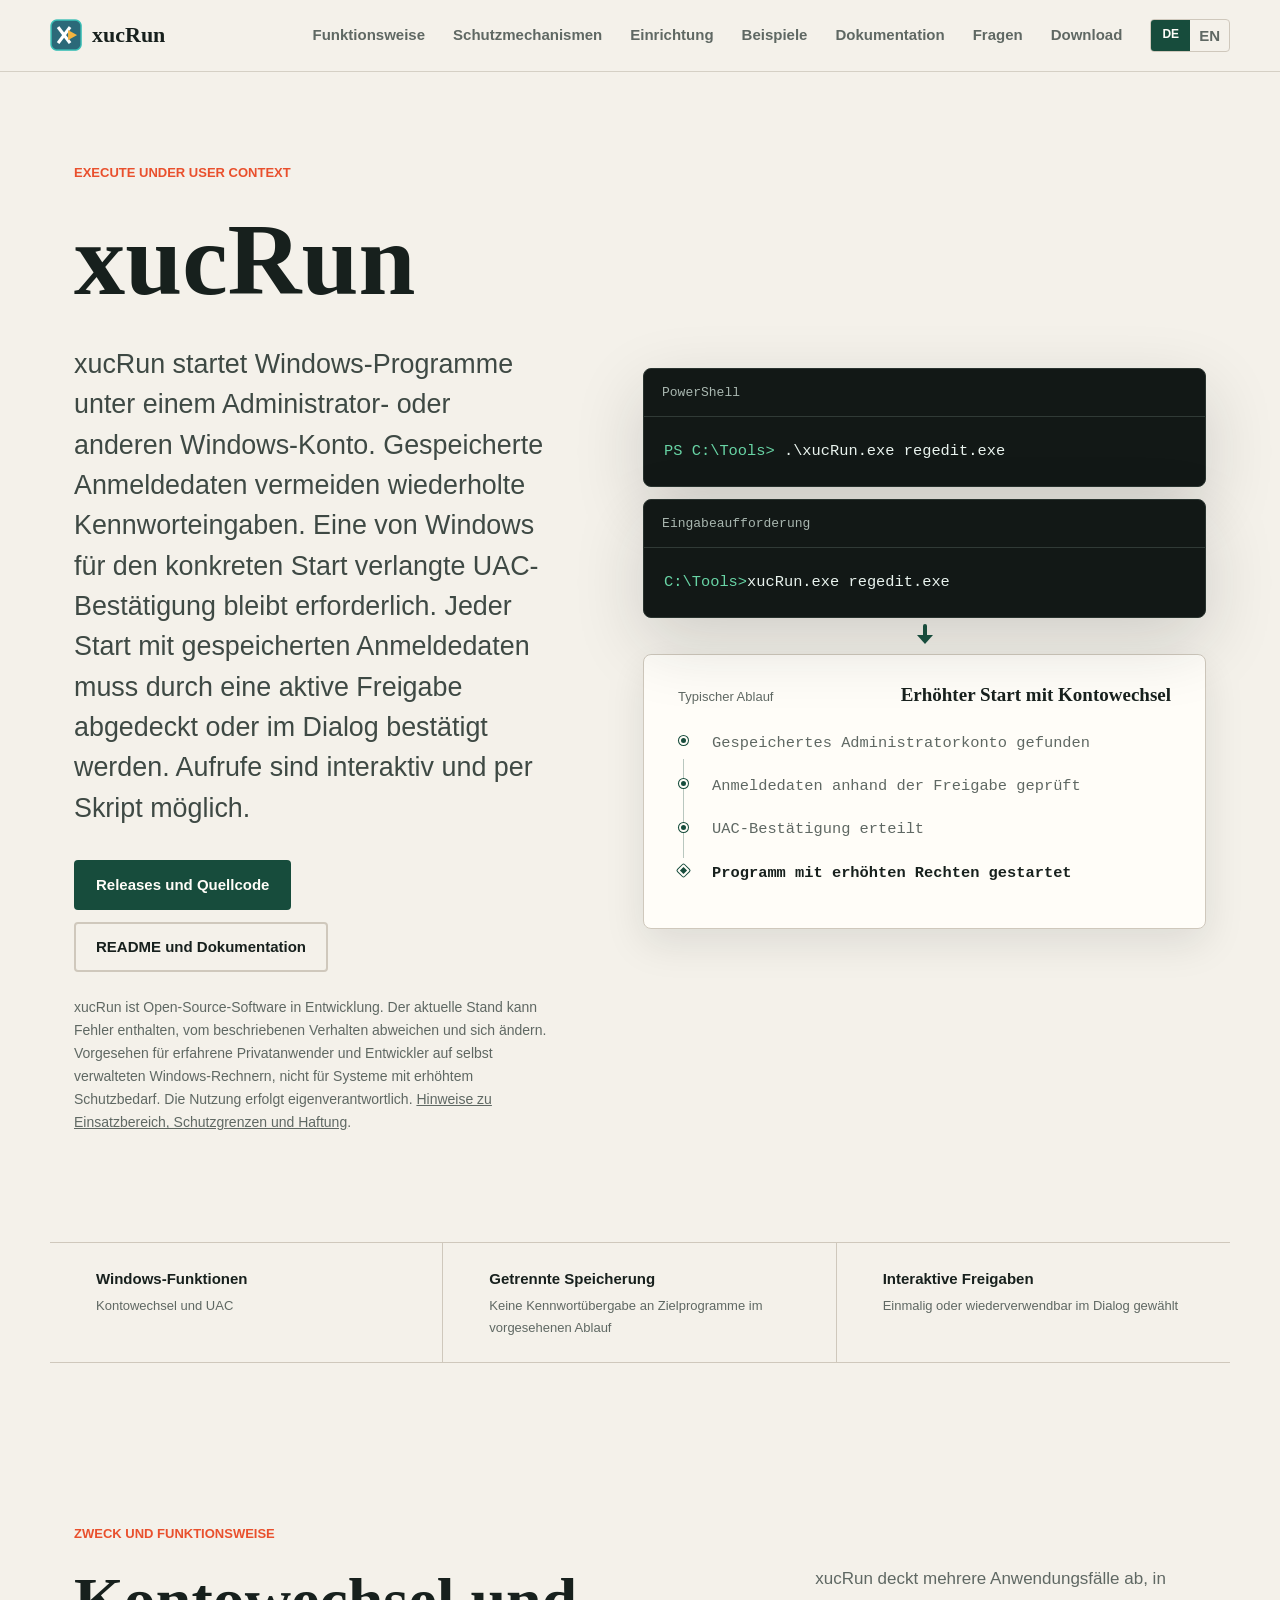
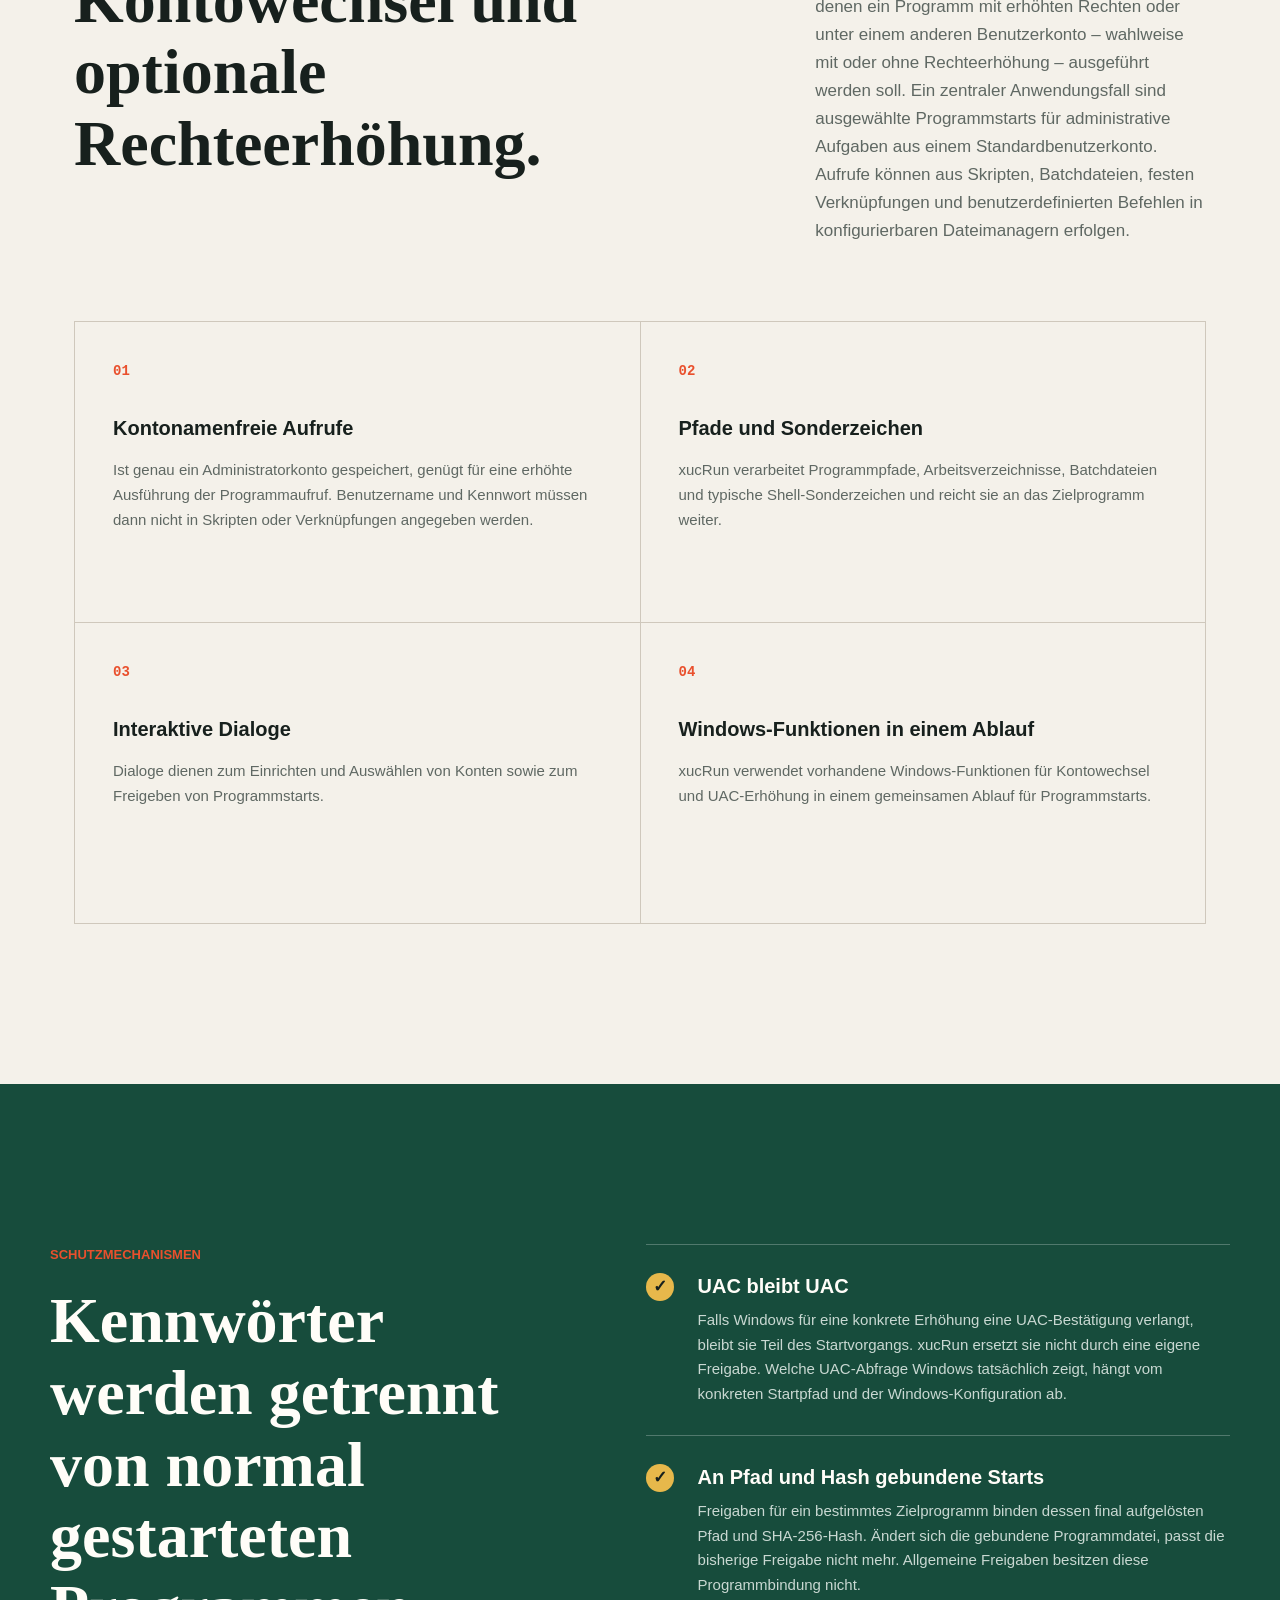
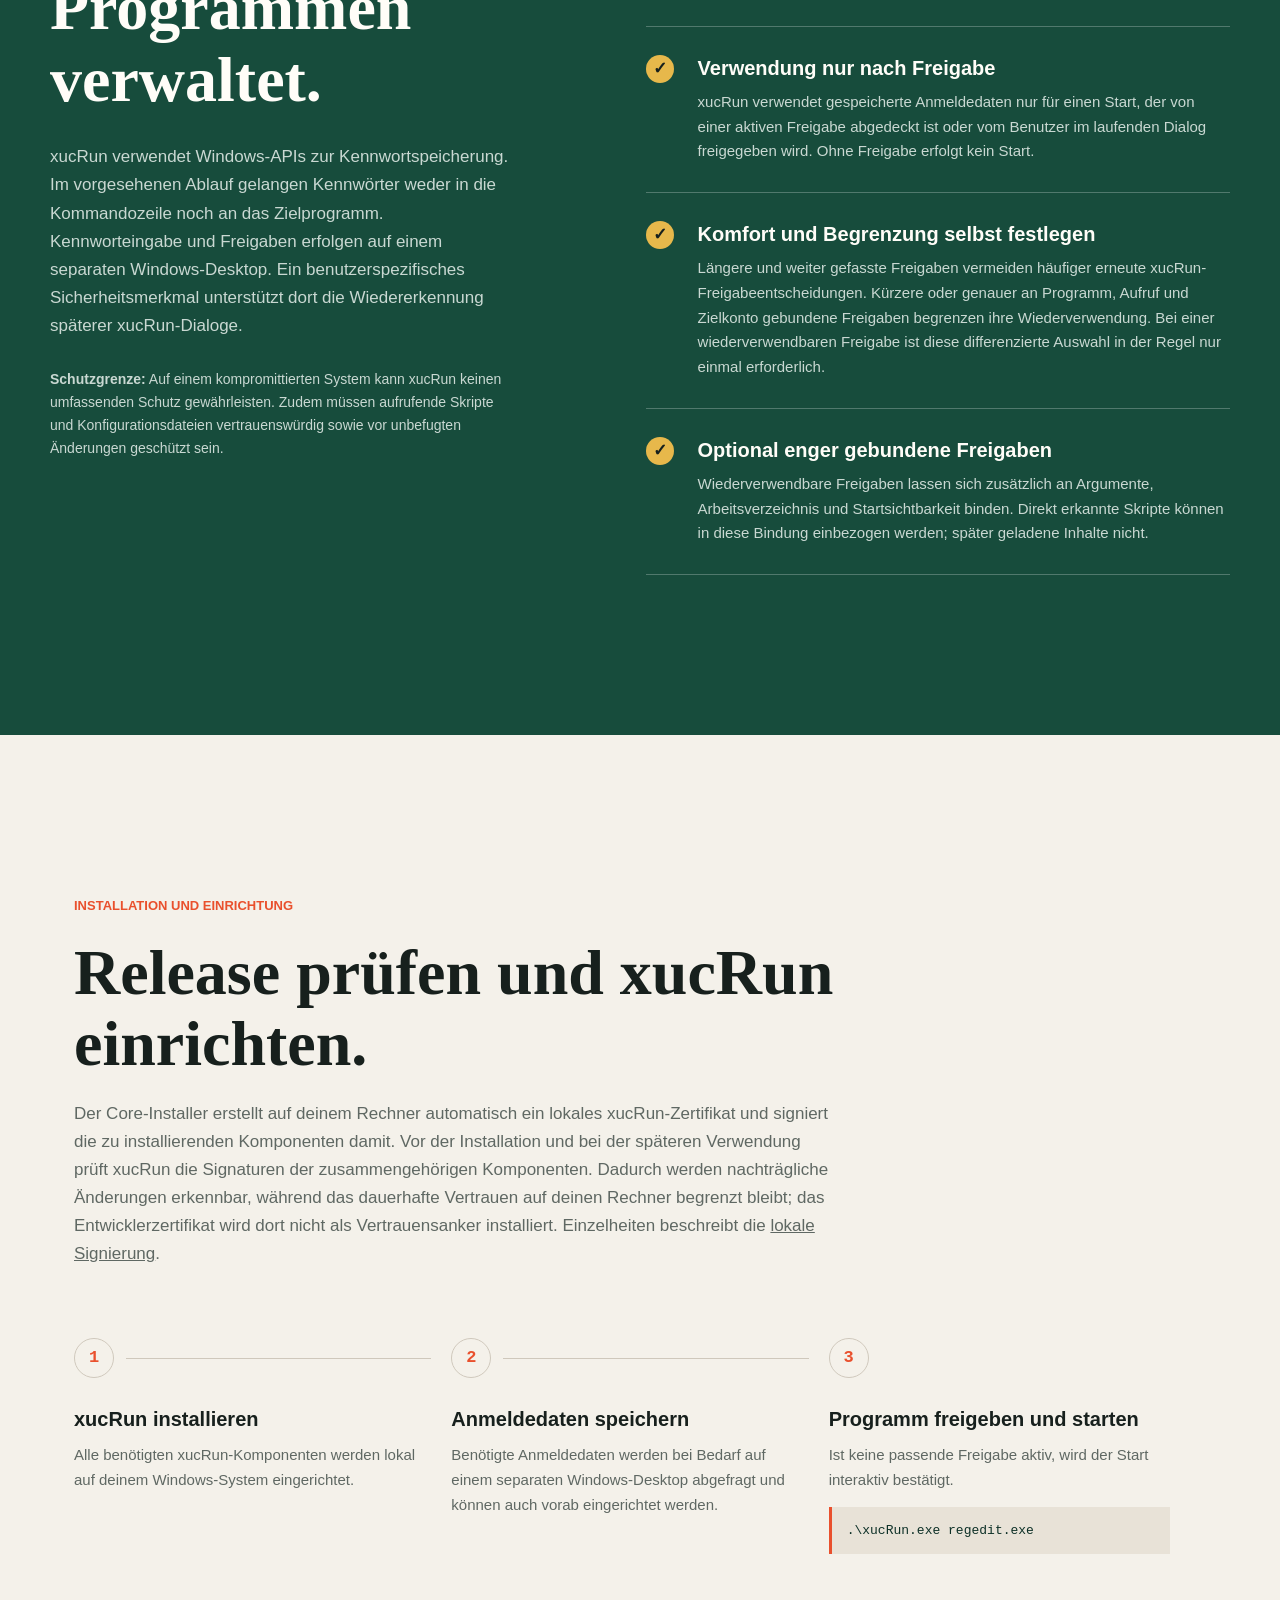
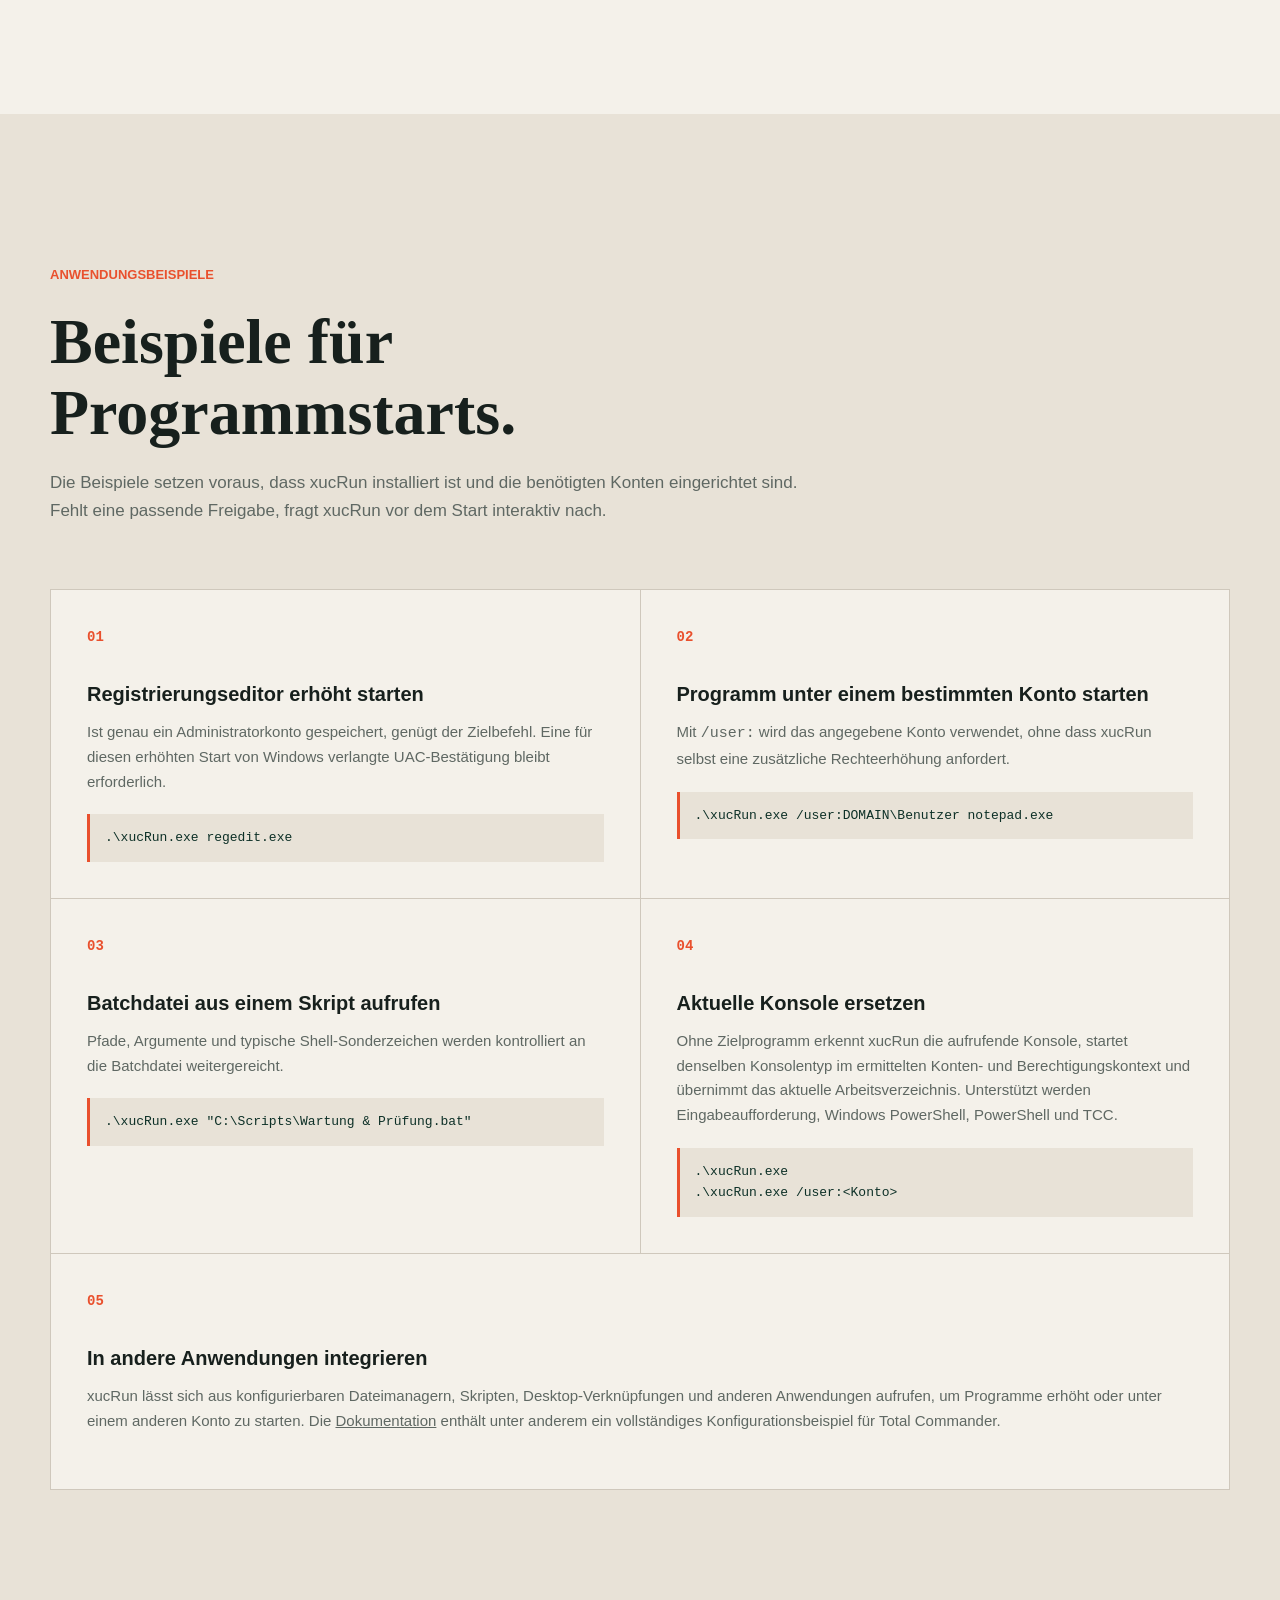
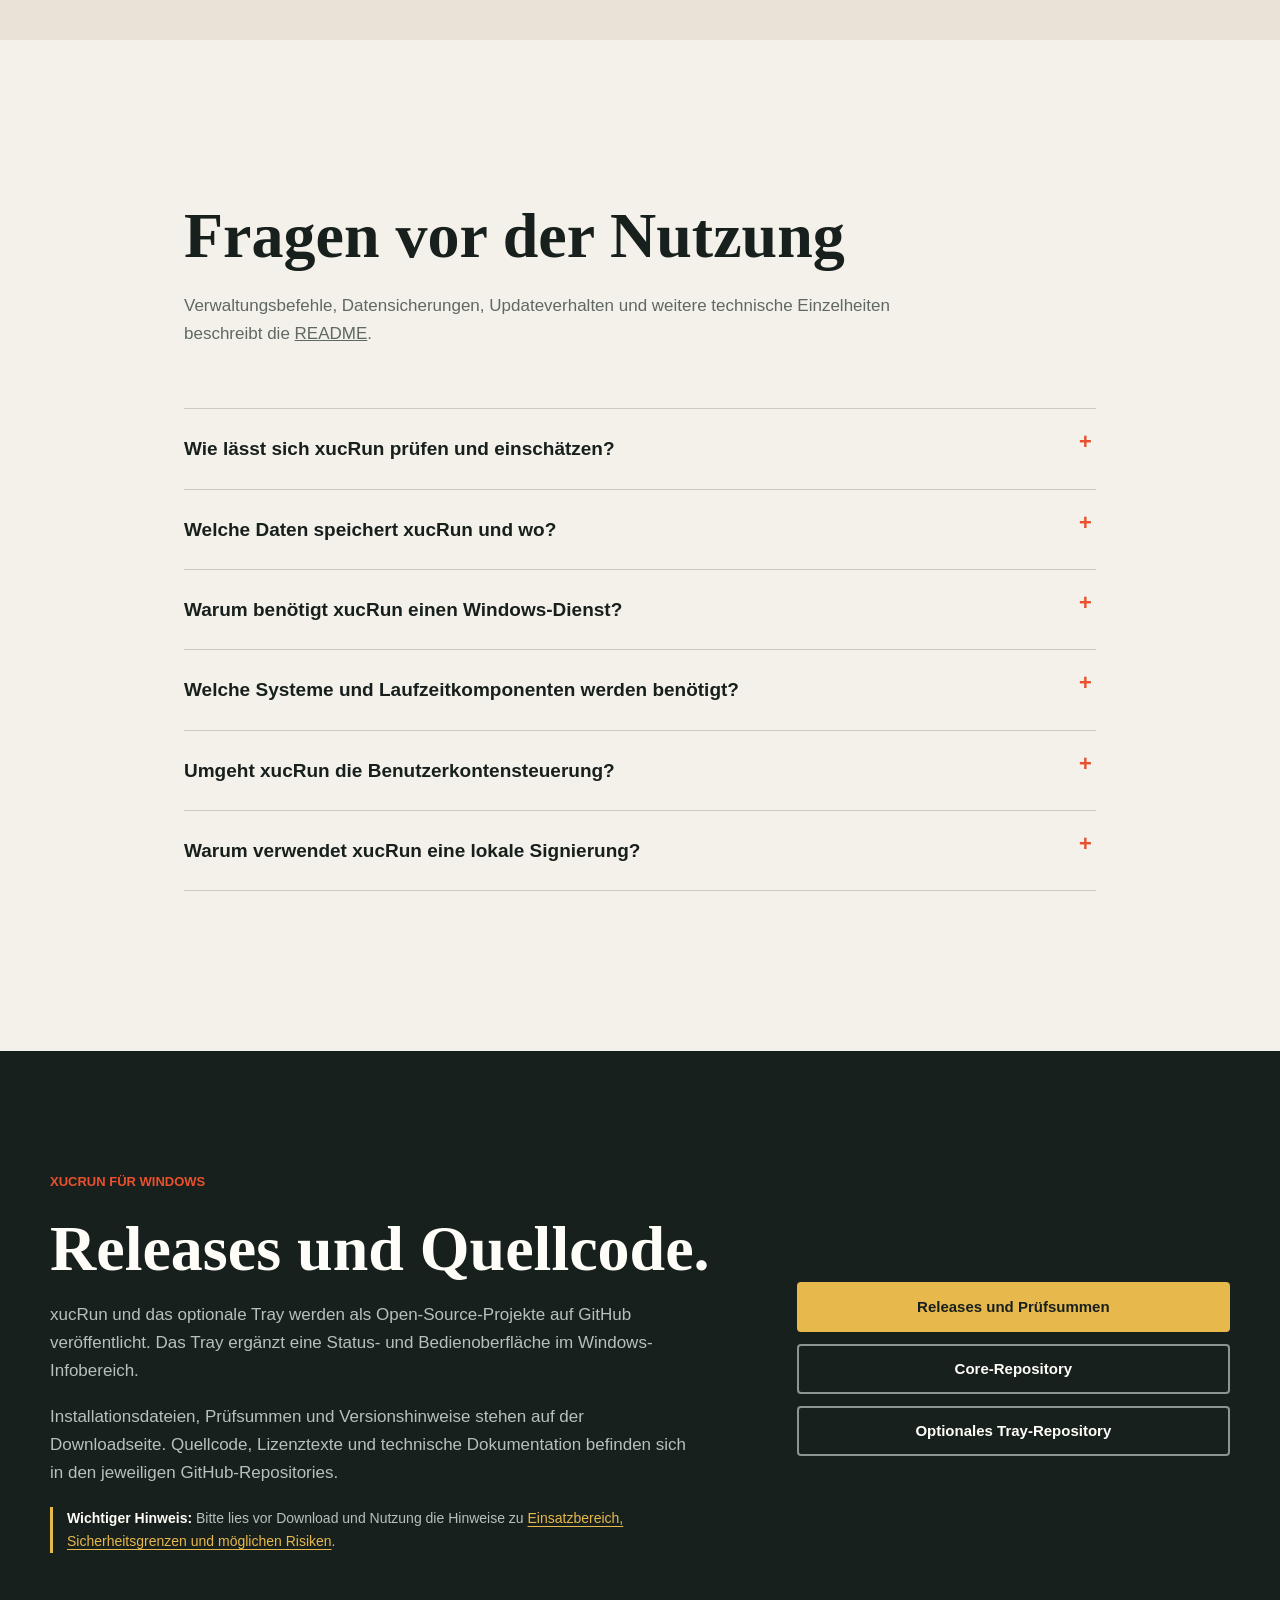
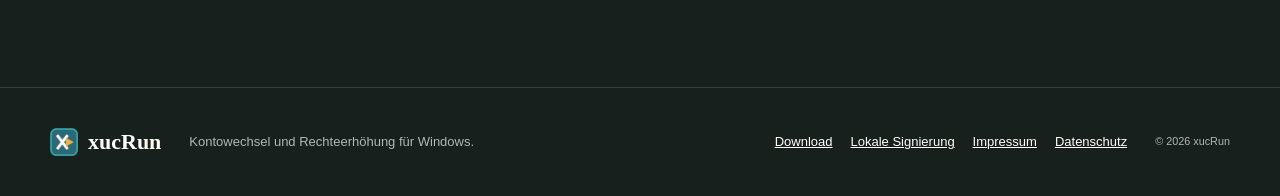
==== xucrun/index.html @ fde02461 "Publish current websites Co-authored-by: Copilot <223556219+Copilot@users.noreply.github.com>" ====
<!doctype html>
<!-- Purpose: Presents the German project overview and navigation. -->
<html lang="de">
<head>
  <meta charset="utf-8">
  <meta name="viewport" content="width=device-width, initial-scale=1">
  <meta name="description" content="xucRun startet Windows-Programme kontrolliert unter einem anderen Benutzerkonto und fordert bei Bedarf die UAC-Bestätigung an.">
  <meta name="theme-color" content="#f4f1ea">
  <title>xucRun | Kontowechsel und Rechteerhöhung für Windows</title>
  <link rel="alternate" hreflang="de" href="index.html">
  <link rel="alternate" hreflang="en" href="index-en.html">
  <link rel="icon" href="assets/xucRun.ico">
  <link rel="stylesheet" href="styles.css">
  <script src="script.js" defer></script>
</head>
<body>
  <a class="skip-link" href="#main">Zum Inhalt</a>

  <header class="site-header">
    <a class="brand" href="#top" aria-label="xucRun Startseite">
      <img src="assets/xucRun.ico" width="32" height="32" alt="">
      <span>xucRun</span>
    </a>
    <button class="menu-button" type="button" aria-expanded="false" aria-controls="navigation">
      <span class="sr-only">Navigation öffnen</span>
      <span aria-hidden="true"></span>
      <span aria-hidden="true"></span>
    </button>
    <nav id="navigation" class="navigation" aria-label="Hauptnavigation">
      <a href="#funktionsweise">Funktionsweise</a>
      <a href="#sicherheit">Schutzmechanismen</a>
      <a href="#ablauf">Einrichtung</a>
      <a href="#beispiele">Beispiele</a>
      <a href="https://github.com/HT64/xucRun/blob/main/README.de.md">Dokumentation</a>
      <a href="#faq">Fragen</a>
      <a href="#download">Download</a>
      <div class="language-selector" aria-label="Sprache">
        <span aria-current="page">DE</span>
        <a href="index-en.html" lang="en" hreflang="en" aria-label="Switch to English">EN</a>
      </div>
    </nav>
  </header>

  <main id="main">
    <section class="hero" id="top">
      <div class="hero-copy">
        <p class="eyebrow">eXecute Under User Context</p>
        <h1>xucRun</h1>
        <p class="hero-lead">xucRun startet Windows-Programme unter einem Administrator- oder anderen Windows-Konto. Gespeicherte Anmeldedaten vermeiden wiederholte Kennworteingaben. Eine von Windows für den konkreten Start verlangte UAC-Bestätigung bleibt erforderlich. Jeder Start mit gespeicherten Anmeldedaten muss durch eine aktive Freigabe abgedeckt oder im Dialog bestätigt werden. Aufrufe sind interaktiv und per Skript möglich.</p>
        <div class="hero-actions">
          <a class="button button-primary" href="#download">Releases und Quellcode</a>
          <a class="button button-secondary" href="https://github.com/HT64/xucRun/blob/main/README.de.md">README und Dokumentation</a>
        </div>
        <p class="hero-note">xucRun ist Open-Source-Software in Entwicklung. Der aktuelle Stand kann Fehler enthalten, vom beschriebenen Verhalten abweichen und sich ändern. Vorgesehen für erfahrene Privatanwender und Entwickler auf selbst verwalteten Windows-Rechnern, nicht für Systeme mit erhöhtem Schutzbedarf. Die Nutzung erfolgt eigenverantwortlich. <a href="impressum.html#einsatzbereich">Hinweise zu Einsatzbereich, Schutzgrenzen und Haftung</a>.</p>
      </div>

      <div class="product-scene" aria-label="Beispiele für xucRun-Aufrufe und deren Ablauf">
        <div class="command-examples">
          <div class="terminal-window">
            <div class="window-bar">
              <span>PowerShell</span>
            </div>
            <div class="terminal">
              <p><span class="prompt">PS C:\Tools&gt;</span> .\xucRun.exe regedit.exe</p>
            </div>
          </div>
          <div class="terminal-window">
            <div class="window-bar">
              <span>Eingabeaufforderung</span>
            </div>
            <div class="terminal">
              <p><span class="prompt">C:\Tools&gt;</span>xucRun.exe regedit.exe</p>
            </div>
          </div>
        </div>
        <div class="flow-transition" aria-hidden="true"></div>
        <div class="workflow-card">
          <div class="workflow-heading">
            <span>Typischer Ablauf</span>
            <strong>Erhöhter Start mit Kontowechsel</strong>
          </div>
          <div class="flow">
            <div class="flow-line"><span class="flow-marker" aria-hidden="true"></span><span>Gespeichertes Administratorkonto gefunden</span></div>
            <div class="flow-line"><span class="flow-marker" aria-hidden="true"></span><span>Anmeldedaten anhand der Freigabe geprüft</span></div>
            <div class="flow-line"><span class="flow-marker" aria-hidden="true"></span><span>UAC-Bestätigung erteilt</span></div>
            <div class="flow-line active"><span class="flow-marker flow-marker-result" aria-hidden="true"></span><span>Programm mit erhöhten Rechten gestartet</span></div>
          </div>
        </div>
      </div>
    </section>

    <section class="proof-strip" aria-label="Kurzüberblick">
      <p><strong>Windows-Funktionen</strong><span>Kontowechsel und UAC</span></p>
      <p><strong>Getrennte Speicherung</strong><span>Keine Kennwortübergabe an Zielprogramme im vorgesehenen Ablauf</span></p>
      <p><strong>Interaktive Freigaben</strong><span>Einmalig oder wiederverwendbar im Dialog gewählt</span></p>
    </section>

    <section class="section" id="funktionsweise">
      <div class="section-heading">
        <p class="eyebrow">Zweck und Funktionsweise</p>
        <h2>Kontowechsel und optionale Rechteerhöhung.</h2>
        <p>xucRun deckt mehrere Anwendungsfälle ab, in denen ein Programm mit erhöhten Rechten oder unter einem anderen Benutzerkonto – wahlweise mit oder ohne Rechteerhöhung – ausgeführt werden soll. Ein zentraler Anwendungsfall sind ausgewählte Programmstarts für administrative Aufgaben aus einem Standardbenutzerkonto. Aufrufe können aus Skripten, Batchdateien, festen Verknüpfungen und benutzerdefinierten Befehlen in konfigurierbaren Dateimanagern erfolgen.</p>
      </div>
      <div class="feature-grid">
        <article>
          <span class="feature-number">01</span>
          <h3>Kontonamenfreie Aufrufe</h3>
          <p>Ist genau ein Administratorkonto gespeichert, genügt für eine erhöhte Ausführung der Programmaufruf. Benutzername und Kennwort müssen dann nicht in Skripten oder Verknüpfungen angegeben werden.</p>
        </article>
        <article>
          <span class="feature-number">02</span>
          <h3>Pfade und Sonderzeichen</h3>
          <p>xucRun verarbeitet Programmpfade, Arbeitsverzeichnisse, Batchdateien und typische Shell-Sonderzeichen und reicht sie an das Zielprogramm weiter.</p>
        </article>
        <article>
          <span class="feature-number">03</span>
          <h3>Interaktive Dialoge</h3>
          <p>Dialoge dienen zum Einrichten und Auswählen von Konten sowie zum Freigeben von Programmstarts.</p>
        </article>
        <article>
          <span class="feature-number">04</span>
          <h3>Windows-Funktionen in einem Ablauf</h3>
          <p>xucRun verwendet vorhandene Windows-Funktionen für Kontowechsel und UAC-Erhöhung in einem gemeinsamen Ablauf für Programmstarts.</p>
        </article>
      </div>
    </section>

    <section class="section security-section" id="sicherheit">
      <div class="security-intro">
        <p class="eyebrow">Schutzmechanismen</p>
        <h2>Kennwörter werden getrennt von normal gestarteten Programmen verwaltet.</h2>
        <p>xucRun verwendet Windows-APIs zur Kennwortspeicherung. Im vorgesehenen Ablauf gelangen Kennwörter weder in die Kommandozeile noch an das Zielprogramm. Kennworteingabe und Freigaben erfolgen auf einem separaten Windows-Desktop. Ein benutzerspezifisches Sicherheitsmerkmal unterstützt dort die Wiedererkennung späterer xucRun-Dialoge.</p>
        <p class="security-boundary"><strong>Schutzgrenze:</strong> Auf einem kompromittierten System kann xucRun keinen umfassenden Schutz gewährleisten. Zudem müssen aufrufende Skripte und Konfigurationsdateien vertrauenswürdig sowie vor unbefugten Änderungen geschützt sein.</p>
      </div>
      <div class="security-list">
        <article>
          <span aria-hidden="true">✓</span>
          <div><h3>UAC bleibt UAC</h3><p>Falls Windows für eine konkrete Erhöhung eine UAC-Bestätigung verlangt, bleibt sie Teil des Startvorgangs. xucRun ersetzt sie nicht durch eine eigene Freigabe. Welche UAC-Abfrage Windows tatsächlich zeigt, hängt vom konkreten Startpfad und der Windows-Konfiguration ab.</p></div>
        </article>
        <article>
          <span aria-hidden="true">✓</span>
          <div><h3>An Pfad und Hash gebundene Starts</h3><p>Freigaben für ein bestimmtes Zielprogramm binden dessen final aufgelösten Pfad und SHA-256-Hash. Ändert sich die gebundene Programmdatei, passt die bisherige Freigabe nicht mehr. Allgemeine Freigaben besitzen diese Programmbindung nicht.</p></div>
        </article>
        <article>
          <span aria-hidden="true">✓</span>
          <div><h3>Verwendung nur nach Freigabe</h3><p>xucRun verwendet gespeicherte Anmeldedaten nur für einen Start, der von einer aktiven Freigabe abgedeckt ist oder vom Benutzer im laufenden Dialog freigegeben wird. Ohne Freigabe erfolgt kein Start.</p></div>
        </article>
        <article>
          <span aria-hidden="true">✓</span>
          <div><h3>Komfort und Begrenzung selbst festlegen</h3><p>Längere und weiter gefasste Freigaben vermeiden häufiger erneute xucRun-Freigabeentscheidungen. Kürzere oder genauer an Programm, Aufruf und Zielkonto gebundene Freigaben begrenzen ihre Wiederverwendung. Bei einer wiederverwendbaren Freigabe ist diese differenzierte Auswahl in der Regel nur einmal erforderlich.</p></div>
        </article>
        <article>
          <span aria-hidden="true">✓</span>
          <div><h3>Optional enger gebundene Freigaben</h3><p>Wiederverwendbare Freigaben lassen sich zusätzlich an Argumente, Arbeitsverzeichnis und Startsichtbarkeit binden. Direkt erkannte Skripte können in diese Bindung einbezogen werden; später geladene Inhalte nicht.</p></div>
        </article>
      </div>
    </section>

    <section class="section steps-section" id="ablauf">
      <div class="section-heading compact">
        <p class="eyebrow">Installation und Einrichtung</p>
        <h2>Release prüfen und xucRun einrichten.</h2>
        <p>Der Core-Installer erstellt auf deinem Rechner automatisch ein lokales xucRun-Zertifikat und signiert die zu installierenden Komponenten damit. Vor der Installation und bei der späteren Verwendung prüft xucRun die Signaturen der zusammengehörigen Komponenten. Dadurch werden nachträgliche Änderungen erkennbar, während das dauerhafte Vertrauen auf deinen Rechner begrenzt bleibt; das Entwicklerzertifikat wird dort nicht als Vertrauensanker installiert. Einzelheiten beschreibt die <a href="lokale-signierung.html">lokale Signierung</a>.</p>
      </div>
      <ol class="steps">
        <li>
          <span>1</span>
          <div><h3>xucRun installieren</h3><p>Alle benötigten xucRun-Komponenten werden lokal auf deinem Windows-System eingerichtet.</p></div>
        </li>
        <li>
          <span>2</span>
          <div><h3>Anmeldedaten speichern</h3><p>Benötigte Anmeldedaten werden bei Bedarf auf einem separaten Windows-Desktop abgefragt und können auch vorab eingerichtet werden.</p></div>
        </li>
        <li>
          <span>3</span>
          <div><h3>Programm freigeben und starten</h3><p>Ist keine passende Freigabe aktiv, wird der Start interaktiv bestätigt.</p><code>.\xucRun.exe regedit.exe</code></div>
        </li>
      </ol>
    </section>

    <section class="examples-section" id="beispiele">
      <div class="section-heading compact">
        <p class="eyebrow">Anwendungsbeispiele</p>
        <h2>Beispiele für Programmstarts.</h2>
        <p>Die Beispiele setzen voraus, dass xucRun installiert ist und die benötigten Konten eingerichtet sind. Fehlt eine passende Freigabe, fragt xucRun vor dem Start interaktiv nach.</p>
      </div>
      <div class="example-list">
        <article>
          <span class="example-number">01</span>
          <div>
            <h3>Registrierungseditor erhöht starten</h3>
            <p>Ist genau ein Administratorkonto gespeichert, genügt der Zielbefehl. Eine für diesen erhöhten Start von Windows verlangte UAC-Bestätigung bleibt erforderlich.</p>
            <code>.\xucRun.exe regedit.exe</code>
          </div>
        </article>
        <article>
          <span class="example-number">02</span>
          <div>
            <h3>Programm unter einem bestimmten Konto starten</h3>
            <p>Mit <code>/user:</code> wird das angegebene Konto verwendet, ohne dass xucRun selbst eine zusätzliche Rechteerhöhung anfordert.</p>
            <code>.\xucRun.exe /user:DOMAIN\Benutzer notepad.exe</code>
          </div>
        </article>
        <article>
          <span class="example-number">03</span>
          <div>
            <h3>Batchdatei aus einem Skript aufrufen</h3>
            <p>Pfade, Argumente und typische Shell-Sonderzeichen werden kontrolliert an die Batchdatei weitergereicht.</p>
            <code>.\xucRun.exe "C:\Scripts\Wartung &amp; Prüfung.bat"</code>
          </div>
        </article>
        <article>
          <span class="example-number">04</span>
          <div>
            <h3>Aktuelle Konsole ersetzen</h3>
            <p>Ohne Zielprogramm erkennt xucRun die aufrufende Konsole, startet denselben Konsolentyp im ermittelten Konten- und Berechtigungskontext und übernimmt das aktuelle Arbeitsverzeichnis. Unterstützt werden Eingabeaufforderung, Windows PowerShell, PowerShell und TCC.</p>
            <code>.\xucRun.exe
.\xucRun.exe /user:&lt;Konto&gt;</code>
          </div>
        </article>
        <article class="example-wide">
          <span class="example-number">05</span>
          <div>
            <h3>In andere Anwendungen integrieren</h3>
            <p>xucRun lässt sich aus konfigurierbaren Dateimanagern, Skripten, Desktop-Verknüpfungen und anderen Anwendungen aufrufen, um Programme erhöht oder unter einem anderen Konto zu starten. Die <a href="https://github.com/HT64/xucRun/blob/main/README.de.md#integration-in-total-commander">Dokumentation</a> enthält unter anderem ein vollständiges Konfigurationsbeispiel für Total Commander.</p>
          </div>
        </article>
      </div>
    </section>

    <section class="section faq-section" id="faq">
      <div class="section-heading compact">
        <h2>Fragen vor der Nutzung</h2>
        <p>Verwaltungsbefehle, Datensicherungen, Updateverhalten und weitere technische Einzelheiten beschreibt die <a href="https://github.com/HT64/xucRun/blob/main/README.de.md">README</a>.</p>
      </div>
      <div class="faq-list">
        <details>
          <summary>Wie lässt sich xucRun prüfen und einschätzen?</summary>
          <p>Quellcode und Dokumentation sind öffentlich zugänglich, damit technische Maßnahmen, ihre Grenzen und verbleibende Risiken nachvollzogen werden können. Die Veröffentlichung ist jedoch weder eine Sicherheitsgarantie noch ein Beleg für ein unabhängiges Audit; xucRun wurde nicht unabhängig auditiert oder zertifiziert. Prüfe vor der Nutzung Quellcode, SHA-256-Prüfsummen, vorgesehenen Einsatzbereich und dokumentierte Sicherheitsgrenzen und verwende xucRun nur, wenn das verbleibende Risiko für deinen Einsatzfall akzeptabel ist.</p>
        </details>
        <details>
          <summary>Welche Daten speichert xucRun und wo?</summary>
          <p>xucRun verwendet Windows-APIs, um Kennwörter, Freigaben, Sicherheitsmerkmale, zugehörige Metadaten und angelegte Datensicherungen auf dem lokalen Computer zu speichern. Datensicherungen können außerdem eine vom Benutzer eingegebene Beschreibung enthalten. Im vorgesehenen Ablauf werden gespeicherte Kennwörter und Sicherheitsmerkmale nicht an normal gestartete Programme übertragen. Bei der Deinstallation lassen sich diese Produktdaten vollständig entfernen.</p>
        </details>
        <details>
          <summary>Warum benötigt xucRun einen Windows-Dienst?</summary>
          <p>Der Windows-Dienst verwaltet gespeicherte Kennwörter getrennt vom normal gestarteten xucRun-Programm. Er prüft jeden angeforderten Start und startet das Programm unter dem gewählten Konto. Notwendige Freigaben und UAC-Abfragen bleiben für den Benutzer sichtbar und müssen weiterhin bestätigt werden. Der Dienst schafft keine zusätzlichen Berechtigungen.</p>
        </details>
        <details>
          <summary>Welche Systeme und Laufzeitkomponenten werden benötigt?</summary>
          <p>xucRun unterstützt Windows 10 und Windows 11 auf x64-Systemen. Andere Windows-Versionen und ARM64-Systeme wurden nicht geprüft und werden nicht unterstützt. Zusätzlich ist die aktuelle <a href="https://aka.ms/vc14/vc_redist.x64.exe">Microsoft Visual C++ v14 Redistributable für x64</a> erforderlich; einen zusätzlichen Fremddienst benötigt xucRun nicht. Fehlt die Laufzeitkomponente, bietet der Installer Download, Auswahl einer vorhandenen <code>vc_redist.x64.exe</code> oder Abbruch an.</p>
        </details>
        <details>
          <summary>Umgeht xucRun die Benutzerkontensteuerung?</summary>
          <p>Nein. xucRun bündelt vorhandene Windows-Funktionen, schafft keine zusätzlichen Berechtigungen und ersetzt UAC nicht durch eine eigene Freigabe. Bei kontenübergreifenden erhöhten Starts muss Windows für das gewählte Administratorkonto einen bestätigbaren UAC-Weg bereitstellen; andernfalls bleibt der Start geschlossen. Das kann insbesondere das integrierte Konto <code>Administrator</code> ohne aktivierten Administratorbestätigungsmodus betreffen.</p>
        </details>
        <details>
          <summary>Warum verwendet xucRun eine lokale Signierung?</summary>
          <p>Das veröffentlichte Paket ist mit einem selbstsignierten Entwicklerzertifikat signiert. Ohne lokale Neusignierung müsste dieses Zertifikat auf jedem Zielrechner dauerhaft als vertrauenswürdige Stammzertifizierungsstelle und als vertrauenswürdiger Herausgeber installiert werden. Windows würde dann jeder Datei vertrauen, die mit demselben Entwicklerzertifikat signiert wurde.</p>
          <p>Der Core-Installer prüft die digitalen Signaturen, erstellt oder verwendet ein lokales Zertifikat mit nicht exportierbarem privaten Schlüssel und signiert die Komponenten damit neu. Das dauerhafte Vertrauen bleibt so auf den jeweiligen Rechner begrenzt. Die lokale Signierung bestätigt nicht die Herkunft des Downloads; deshalb muss zuvor die veröffentlichte SHA-256-Prüfsumme verglichen werden. <a href="lokale-signierung.html">Lokale Signierung im Detail</a></p>
        </details>
      </div>
    </section>

    <section class="download-section" id="download">
      <div>
        <p class="eyebrow">xucRun für Windows</p>
        <h2>Releases und Quellcode.</h2>
        <p>xucRun und das optionale Tray werden als Open-Source-Projekte auf GitHub veröffentlicht. Das Tray ergänzt eine Status- und Bedienoberfläche im Windows-Infobereich.</p>
        <p>Installationsdateien, Prüfsummen und Versionshinweise stehen auf der Downloadseite. Quellcode, Lizenztexte und technische Dokumentation befinden sich in den jeweiligen GitHub-Repositories.</p>
        <p class="download-notice"><strong>Wichtiger Hinweis:</strong> Bitte lies vor Download und Nutzung die Hinweise zu <a href="impressum.html#einsatzbereich">Einsatzbereich, Sicherheitsgrenzen und möglichen Risiken</a>.</p>
      </div>
      <div class="download-actions">
        <a class="button button-light" href="download.html">Releases und Prüfsummen</a>
        <a class="button button-outline-light" href="https://github.com/HT64/xucRun">Core-Repository</a>
        <a class="button button-outline-light" href="https://github.com/HT64/xucRun-Tray">Optionales Tray-Repository</a>
      </div>
    </section>
  </main>

  <footer class="site-footer">
    <a class="brand footer-brand" href="#top">
      <img src="assets/xucRun.ico" width="28" height="28" alt="">
      <span>xucRun</span>
    </a>
    <p>Kontowechsel und Rechteerhöhung für Windows.</p>
    <div class="footer-links">
      <a href="download.html">Download</a>
      <a href="lokale-signierung.html">Lokale Signierung</a>
      <a href="impressum.html">Impressum</a>
      <a href="datenschutz.html">Datenschutz</a>
    </div>
    <small>© <span data-current-year></span> xucRun</small>
  </footer>
</body>
</html>
---- xucrun/styles.css ----
/* Purpose: Defines the responsive presentation shared by all website pages. */
:root {
  --paper: #f4f1ea;
  --paper-deep: #e8e2d7;
  --ink: #17201d;
  --muted: #5f6863;
  --forest: #174c3c;
  --forest-dark: #0d3027;
  --signal: #e9502d;
  --gold: #e7b84b;
  --line: #cfc8bc;
  --white: #fffdf8;
  --terminal: #121816;
  --shadow: 0 24px 70px rgba(23, 32, 29, 0.16);
  --content: 1180px;
}

* {
  box-sizing: border-box;
}

html {
  scroll-behavior: smooth;
}

body {
  margin: 0;
  background: var(--paper);
  color: var(--ink);
  font-family: Bahnschrift, "Aptos Display", sans-serif;
  font-size: 17px;
  line-height: 1.65;
}

a {
  color: inherit;
}

img {
  display: block;
}

button,
a {
  -webkit-tap-highlight-color: transparent;
}

:focus-visible {
  outline: 3px solid var(--gold);
  outline-offset: 4px;
}

.sr-only {
  position: absolute;
  width: 1px;
  height: 1px;
  padding: 0;
  margin: -1px;
  overflow: hidden;
  clip: rect(0, 0, 0, 0);
  white-space: nowrap;
  border: 0;
}

.skip-link {
  position: fixed;
  z-index: 100;
  top: 12px;
  left: 12px;
  padding: 8px 14px;
  background: var(--ink);
  color: var(--white);
  transform: translateY(-150%);
}

.skip-link:focus {
  transform: translateY(0);
}

.site-header {
  position: sticky;
  z-index: 20;
  top: 0;
  display: flex;
  align-items: center;
  justify-content: space-between;
  width: 100%;
  min-height: 72px;
  padding: 12px max(24px, calc((100% - var(--content)) / 2));
  border-bottom: 1px solid rgba(207, 200, 188, 0.82);
  background: rgba(244, 241, 234, 0.94);
  backdrop-filter: blur(12px);
}

.brand {
  display: inline-flex;
  align-items: center;
  gap: 10px;
  color: var(--ink);
  font-family: Constantia, Georgia, serif;
  font-size: 22px;
  font-weight: 700;
  text-decoration: none;
}

.brand img {
  object-fit: contain;
}

.navigation {
  display: flex;
  align-items: center;
  gap: 28px;
}

.navigation a {
  color: var(--muted);
  font-size: 15px;
  font-weight: 700;
  text-decoration: none;
}

.navigation a:hover {
  color: var(--forest);
}

.language-selector {
  display: inline-grid;
  grid-template-columns: 1fr 1fr;
  overflow: hidden;
  border: 1px solid var(--line);
  border-radius: 4px;
  font-size: 12px;
  font-weight: 800;
  line-height: 1;
}

.language-selector a,
.language-selector span {
  min-width: 34px;
  padding: 8px 9px;
  color: var(--muted);
  text-align: center;
  text-decoration: none;
}

.language-selector span[aria-current="page"] {
  background: var(--forest);
  color: var(--white);
}

.language-selector a:hover {
  background: var(--paper-deep);
  color: var(--forest-dark);
}

.header-actions {
  display: flex;
  align-items: center;
  gap: 24px;
}

.menu-button {
  display: none;
  width: 44px;
  height: 44px;
  border: 0;
  background: transparent;
  cursor: pointer;
}

.menu-button span:not(.sr-only) {
  display: block;
  width: 22px;
  height: 2px;
  margin: 5px auto;
  background: var(--ink);
  transition: transform 160ms ease;
}

.hero {
  display: grid;
  grid-template-columns: minmax(0, 0.92fr) minmax(480px, 1.08fr);
  align-items: center;
  gap: clamp(46px, 7vw, 96px);
  min-height: calc(100vh - 72px);
  max-width: var(--content);
  margin: 0 auto;
  padding: clamp(64px, 10vh, 120px) 24px clamp(72px, 12vh, 136px);
}

.hero-copy {
  animation: reveal-up 600ms both;
}

.eyebrow {
  margin: 0 0 20px;
  color: var(--signal);
  font-size: 13px;
  font-weight: 800;
  letter-spacing: 0;
  text-transform: uppercase;
}

h1,
h2,
h3,
p {
  overflow-wrap: break-word;
}

h1,
h2 {
  margin: 0;
  font-family: Constantia, Georgia, serif;
  font-weight: 700;
  line-height: 1.12;
}

h1 {
  font-size: clamp(68px, 8vw, 116px);
}

h2 {
  font-size: clamp(38px, 5vw, 66px);
}

h3 {
  margin: 0;
  font-size: 20px;
  line-height: 1.35;
}

.hero-lead {
  max-width: 650px;
  margin: 26px 0 32px;
  color: #3e4944;
  font-size: clamp(20px, 2.1vw, 27px);
  line-height: 1.5;
}

.hero-actions {
  display: flex;
  flex-wrap: wrap;
  gap: 12px;
}

.button {
  display: inline-flex;
  align-items: center;
  justify-content: center;
  min-height: 50px;
  padding: 11px 20px;
  border: 2px solid transparent;
  border-radius: 4px;
  font-size: 15px;
  font-weight: 800;
  line-height: 1.2;
  text-align: center;
  text-decoration: none;
  transition: background-color 160ms ease, color 160ms ease, transform 160ms ease;
}

.button:hover:not([aria-disabled="true"]) {
  transform: translateY(-2px);
}

.button-primary {
  background: var(--forest);
  color: var(--white);
}

.button-primary:hover {
  background: var(--forest-dark);
}

.button-secondary {
  border-color: var(--line);
  color: var(--ink);
}

.button-secondary:hover {
  border-color: var(--ink);
}

.hero-note {
  margin: 24px 0 0;
  color: var(--muted);
  font-size: 14px;
}

.product-scene {
  position: relative;
  min-width: 0;
  animation: reveal-up 650ms 120ms both;
}

.command-examples {
  display: grid;
  gap: 12px;
}

.terminal-window {
  overflow: hidden;
  border: 1px solid #29332f;
  border-radius: 8px;
  background: var(--terminal);
  box-shadow: var(--shadow);
  color: #e9f3ee;
}

.window-bar {
  display: flex;
  align-items: center;
  height: 48px;
  padding: 0 18px;
  border-bottom: 1px solid #303a36;
  color: #a9b7b0;
  font-family: Consolas, monospace;
  font-size: 13px;
}

.terminal {
  padding: 22px 20px;
  font-family: Consolas, "Courier New", monospace;
  font-size: clamp(13px, 1.2vw, 16px);
}

.terminal > p {
  margin: 0;
  white-space: normal;
}

.prompt {
  color: #68d4a5;
}

.flow-transition {
  position: relative;
  height: 36px;
}

.flow-transition::before {
  position: absolute;
  top: 6px;
  left: calc(50% - 2px);
  width: 4px;
  height: 13px;
  border-radius: 2px 2px 0 0;
  background: var(--forest);
  content: "";
}

.flow-transition::after {
  position: absolute;
  top: 17px;
  left: calc(50% - 8px);
  width: 0;
  height: 0;
  border-top: 9px solid var(--forest);
  border-right: 8px solid transparent;
  border-left: 8px solid transparent;
  content: "";
}

.workflow-card {
  padding: 24px clamp(22px, 4vw, 34px);
  border: 1px solid var(--line);
  border-radius: 8px;
  background: var(--white);
  box-shadow: 0 14px 40px rgba(23, 32, 29, 0.1);
  font-family: Consolas, "Courier New", monospace;
  font-size: clamp(13px, 1.2vw, 16px);
}

.workflow-heading {
  display: flex;
  align-items: baseline;
  justify-content: space-between;
  gap: 20px;
  margin-bottom: 20px;
  color: var(--muted);
  font-family: Arial, Helvetica, sans-serif;
  font-size: 13px;
}

.workflow-heading strong {
  color: var(--ink);
  font-family: Constantia, Georgia, serif;
  font-size: 19px;
}

.flow {
  position: relative;
}

.flow::before {
  position: absolute;
  top: 28px;
  bottom: 28px;
  left: 5px;
  width: 1px;
  background: rgba(23, 76, 60, 0.3);
  content: "";
}

.flow-line {
  display: grid;
  grid-template-columns: 12px 1fr;
  align-items: start;
  gap: 22px;
  margin: 18px 0;
  color: var(--muted);
}

.flow-line.active {
  color: var(--ink);
  font-weight: 700;
}

.flow-marker {
  position: relative;
  z-index: 1;
  width: 9px;
  height: 9px;
  margin-top: 0.35em;
  margin-left: 1px;
  border: 2px solid var(--white);
  border-radius: 50%;
  background: var(--forest);
  box-shadow: 0 0 0 1px var(--forest);
}

.flow-marker-result {
  border-radius: 1px;
  transform: rotate(45deg);
}

.status-ok,
.status-wait {
  font-weight: 700;
}

.status-ok {
  color: #68d4a5;
}

.status-wait {
  color: var(--gold);
}

.proof-strip {
  display: grid;
  grid-template-columns: repeat(3, 1fr);
  max-width: var(--content);
  margin: 0 auto;
  border-top: 1px solid var(--line);
  border-bottom: 1px solid var(--line);
}

.proof-strip p {
  display: flex;
  flex-direction: column;
  gap: 3px;
  margin: 0;
  padding: 24px clamp(20px, 4vw, 46px);
  border-right: 1px solid var(--line);
}

.proof-strip p:last-child {
  border-right: 0;
}

.proof-strip strong {
  font-size: 15px;
}

.proof-strip span {
  color: var(--muted);
  font-size: 13px;
}

.section {
  max-width: var(--content);
  margin: 0 auto;
  padding: clamp(88px, 13vw, 160px) 24px;
}

.section-heading {
  display: grid;
  grid-template-columns: minmax(0, 1.1fr) minmax(300px, 0.65fr);
  gap: 28px 80px;
  align-items: end;
}

.section-heading .eyebrow {
  grid-column: 1 / -1;
  margin-bottom: -8px;
}

.section-heading > h2 {
  align-self: start;
}

.section-heading > p:last-child {
  margin: 0;
  color: var(--muted);
}

.feature-grid {
  display: grid;
  grid-template-columns: repeat(2, 1fr);
  gap: 1px;
  margin-top: 76px;
  background: var(--line);
  border: 1px solid var(--line);
}

.feature-grid article {
  min-height: 300px;
  padding: clamp(24px, 3vw, 38px);
  background: var(--paper);
}

.feature-number {
  display: block;
  margin-bottom: 32px;
  color: var(--signal);
  font-family: Consolas, monospace;
  font-size: 14px;
  font-weight: 700;
}

.feature-grid p {
  margin: 16px 0 0;
  color: var(--muted);
  font-size: 15px;
}

.feature-grid p a {
  color: var(--signal);
  text-underline-offset: 3px;
}

.security-section {
  display: grid;
  grid-template-columns: minmax(0, 0.8fr) minmax(420px, 1fr);
  gap: 10vw;
  max-width: none;
  padding-right: max(24px, calc((100% - var(--content)) / 2));
  padding-left: max(24px, calc((100% - var(--content)) / 2));
  background: var(--forest);
  color: var(--white);
}

.security-intro > p:not(.eyebrow) {
  margin: 28px 0;
  color: #c9d8d2;
}

.text-link {
  color: var(--gold);
  font-weight: 700;
  text-underline-offset: 5px;
}

.security-list {
  border-top: 1px solid rgba(255, 255, 255, 0.25);
}

.security-list article {
  display: grid;
  grid-template-columns: 34px 1fr;
  gap: 18px;
  padding: 28px 0;
  border-bottom: 1px solid rgba(255, 255, 255, 0.25);
}

.security-list article > span {
  display: grid;
  width: 28px;
  height: 28px;
  place-items: center;
  border-radius: 50%;
  background: var(--gold);
  color: var(--ink);
  font-weight: 800;
}

.security-list p {
  margin: 8px 0 0;
  color: #c9d8d2;
  font-size: 15px;
}

.security-intro > .security-boundary {
  margin-top: 34px;
  font-size: 14px;
}

.section-heading.compact {
  display: block;
  max-width: 760px;
}

.section-heading.compact .eyebrow {
  margin-bottom: 20px;
}

.section-heading.compact > p:last-child {
  margin-top: 20px;
}

.steps {
  display: grid;
  grid-template-columns: repeat(3, 1fr);
  gap: 0;
  margin: 70px 0 0;
  padding: 0;
  list-style: none;
  counter-reset: none;
}

.steps li {
  position: relative;
  min-width: 0;
  padding: 0 36px 0 0;
}

.steps li:not(:last-child)::after {
  position: absolute;
  top: 20px;
  right: 20px;
  left: 52px;
  height: 1px;
  background: var(--line);
  content: "";
}

.steps li > span {
  position: relative;
  z-index: 1;
  display: grid;
  width: 40px;
  height: 40px;
  margin-bottom: 28px;
  place-items: center;
  border: 1px solid var(--line);
  border-radius: 50%;
  background: var(--paper);
  color: var(--signal);
  font-family: Consolas, monospace;
  font-weight: 700;
}

.steps p {
  margin: 10px 0 0;
  color: var(--muted);
  font-size: 15px;
}

.steps code {
  display: block;
  overflow-x: auto;
  margin-top: 14px;
  padding: 13px 15px;
  border-left: 3px solid var(--signal);
  background: var(--paper-deep);
  color: var(--forest-dark);
  font-size: 13px;
  white-space: nowrap;
}

.examples-section {
  padding: clamp(88px, 12vw, 150px) max(24px, calc((100% - var(--content)) / 2));
  background: var(--paper-deep);
}

.example-list {
  display: grid;
  grid-template-columns: repeat(2, minmax(0, 1fr));
  gap: 1px;
  margin-top: 64px;
  border: 1px solid var(--line);
  background: var(--line);
}

.example-list article {
  min-width: 0;
  padding: clamp(24px, 3vw, 36px);
  background: var(--paper);
}

.example-list .example-wide {
  grid-column: 1 / -1;
}

.example-number {
  display: block;
  margin-bottom: 32px;
  color: var(--signal);
  font-family: Consolas, monospace;
  font-size: 14px;
  font-weight: 700;
}

.example-list p {
  margin: 12px 0 20px;
  color: var(--muted);
  font-size: 15px;
}

.example-list article > div > code {
  display: block;
  padding: 13px 15px;
  border-left: 3px solid var(--signal);
  background: var(--paper-deep);
  color: var(--forest-dark);
  font-size: 13px;
  overflow-wrap: anywhere;
  white-space: pre-wrap;
}

.faq-section {
  max-width: 960px;
}

.faq-list {
  margin-top: 60px;
  border-top: 1px solid var(--line);
}

.faq-list details {
  border-bottom: 1px solid var(--line);
}

.faq-list summary {
  position: relative;
  padding: 24px 48px 24px 0;
  cursor: pointer;
  font-size: 19px;
  font-weight: 700;
  list-style: none;
}

.faq-list summary::-webkit-details-marker {
  display: none;
}

.faq-list summary::after {
  position: absolute;
  top: 24px;
  right: 4px;
  color: var(--signal);
  content: "+";
  font-family: Consolas, monospace;
  font-size: 22px;
  line-height: 1;
}

.faq-list details[open] summary::after {
  content: "−";
}

.faq-list details p {
  max-width: 780px;
  margin: -4px 48px 24px 0;
  color: var(--muted);
}

.faq-list a {
  color: var(--signal);
  text-underline-offset: 3px;
}

.download-section {
  display: grid;
  grid-template-columns: 1fr minmax(320px, 0.65fr);
  align-items: center;
  gap: 80px;
  padding: clamp(76px, 10vw, 120px) max(24px, calc((100% - var(--content)) / 2));
  background: var(--ink);
  color: var(--white);
}

.download-section > div > p:not(.eyebrow) {
  max-width: 650px;
  color: #b7c0bc;
}

.download-section .download-notice {
  margin-top: 20px;
  padding-left: 14px;
  border-left: 3px solid var(--gold);
  font-size: 14px;
}

.download-notice strong {
  color: var(--white);
}

.download-notice a {
  color: var(--gold);
  text-underline-offset: 3px;
}

.download-actions {
  display: grid;
  gap: 12px;
}

.button-light {
  background: var(--gold);
  color: var(--ink);
}

.button-outline-light {
  border-color: #8b9691;
  color: var(--white);
}

.button[aria-disabled="true"] {
  cursor: not-allowed;
  opacity: 0.62;
}

.download-actions small {
  color: #8f9a95;
  font-size: 12px;
}

.site-footer {
  display: grid;
  grid-template-columns: auto 1fr auto auto;
  align-items: center;
  gap: 28px;
  padding: 36px max(24px, calc((100% - var(--content)) / 2));
  border-top: 1px solid #353e3a;
  background: var(--ink);
  color: #aeb8b3;
  font-size: 13px;
}

.footer-brand {
  color: var(--white);
}

.site-footer p {
  margin: 0;
}

.footer-links {
  display: flex;
  gap: 18px;
}

.footer-links a {
  color: var(--white);
}

.legal-page {
  min-height: 100vh;
}

.legal-main {
  max-width: 820px;
  margin: 0 auto;
  padding: 90px 24px 130px;
}

.legal-main h1 {
  margin-bottom: 46px;
  font-size: clamp(48px, 7vw, 82px);
}

.legal-main h2 {
  margin: 52px 0 16px;
  font-size: 30px;
}

.legal-main h3 {
  margin-top: 30px;
}

.legal-main p,
.legal-main li {
  color: #46514c;
}

.legal-main code {
  font-size: 14px;
}

.legal-placeholder {
  padding: 20px 24px;
  border-left: 4px solid var(--signal);
  background: var(--paper-deep);
}

.legal-placeholder strong {
  display: block;
  color: var(--signal);
}

.release-page {
  min-height: 100vh;
}

.release-main {
  overflow: hidden;
}

.release-intro,
.release-band,
.release-grid,
.changelog-section {
  padding-right: max(24px, calc((100% - var(--content)) / 2));
  padding-left: max(24px, calc((100% - var(--content)) / 2));
}

.release-intro {
  padding-top: clamp(76px, 10vw, 124px);
  padding-bottom: clamp(76px, 10vw, 124px);
}

.release-intro h1 {
  max-width: 920px;
  font-size: clamp(52px, 7vw, 92px);
}

.release-intro > p:not(.eyebrow) {
  max-width: 720px;
  margin: 28px 0 0;
  color: var(--muted);
  font-size: 21px;
}

.release-actions {
  display: flex;
  flex-wrap: wrap;
  gap: 12px;
  margin-top: 34px;
}

.release-band {
  display: grid;
  grid-template-columns: minmax(0, 0.85fr) minmax(340px, 1fr);
  gap: 72px;
  padding-top: clamp(70px, 9vw, 110px);
  padding-bottom: clamp(70px, 9vw, 110px);
  background: var(--forest);
  color: var(--white);
}

.release-heading h2 {
  font-size: clamp(34px, 4.5vw, 58px);
}

.release-heading,
.release-copy {
  min-width: 0;
}

.release-copy > :first-child {
  margin-top: 0;
}

.release-copy p,
.release-copy li {
  color: #c9d8d2;
}

.release-copy a {
  color: var(--gold);
  text-underline-offset: 3px;
}

.release-copy code,
.release-grid code {
  display: block;
  overflow-x: auto;
  padding: 14px 16px;
  border-left: 3px solid var(--gold);
  background: var(--terminal);
  color: var(--white);
  font-size: 13px;
  white-space: nowrap;
}

.release-copy code + code {
  margin-top: 12px;
}

.release-grid article > code {
  margin-top: 22px;
}

.release-grid article a {
  color: var(--forest);
  font-weight: 750;
  text-underline-offset: 3px;
}

.release-copy li code {
  display: inline;
  padding: 0;
  border: 0;
  background: transparent;
  color: inherit;
  white-space: normal;
}

.release-grid {
  display: grid;
  grid-template-columns: repeat(2, minmax(0, 1fr));
  gap: 1px;
  padding-top: clamp(78px, 11vw, 138px);
  padding-bottom: clamp(78px, 11vw, 138px);
  background: var(--line);
}

.release-grid article {
  min-width: 0;
  padding: clamp(28px, 4vw, 48px);
  background: var(--paper);
}

.release-grid h2 {
  font-size: 32px;
}

.release-grid p:not(.release-number) {
  color: var(--muted);
}

.release-number,
.release-label {
  margin: 0 0 24px;
  color: var(--signal);
  font-family: Consolas, monospace;
  font-size: 13px;
  font-weight: 800;
  text-transform: uppercase;
}

.certificate-card {
  border-top: 3px solid var(--signal);
}

.installation-section {
  background: var(--ink);
}

.release-copy ol {
  margin-top: 0;
  padding-left: 22px;
}

.release-copy li + li {
  margin-top: 10px;
}

.changelog-section {
  display: grid;
  grid-template-columns: minmax(0, 0.65fr) minmax(340px, 1fr);
  gap: 72px;
  padding-top: clamp(78px, 11vw, 138px);
  padding-bottom: clamp(78px, 11vw, 138px);
}

.changelog-empty {
  padding: clamp(28px, 4vw, 44px);
  border-top: 3px solid var(--signal);
  background: var(--paper-deep);
}

.changelog-empty p:last-child {
  color: var(--muted);
}

@keyframes reveal-up {
  from {
    opacity: 0;
    transform: translateY(18px);
  }
  to {
    opacity: 1;
    transform: translateY(0);
  }
}

@media (max-width: 920px) {
  .menu-button {
    display: block;
  }

  .navigation {
    position: absolute;
    top: 72px;
    right: 0;
    left: 0;
    display: none;
    align-items: stretch;
    gap: 0;
    padding: 8px 24px 18px;
    border-bottom: 1px solid var(--line);
    background: var(--paper);
  }

  .navigation.is-open {
    display: grid;
  }

  .navigation a {
    padding: 11px 0;
  }

  .navigation .language-selector {
    justify-self: start;
    margin-top: 8px;
  }

  .navigation .language-selector a,
  .navigation .language-selector span {
    padding: 9px 11px;
  }

  .hero {
    grid-template-columns: 1fr;
    min-height: auto;
  }

  .product-scene {
    width: 100%;
  }

  .section-heading,
  .security-section,
  .download-section,
  .release-band,
  .changelog-section {
    grid-template-columns: minmax(0, 1fr);
  }

  .security-section,
  .download-section,
  .release-band,
  .changelog-section {
    gap: 58px;
  }

  .release-grid {
    grid-template-columns: 1fr;
  }

  .feature-grid {
    grid-template-columns: 1fr;
  }

  .example-list {
    grid-template-columns: 1fr;
  }

  .feature-grid article {
    min-height: auto;
  }

  .feature-number {
    margin-bottom: 32px;
  }

  .site-footer {
    grid-template-columns: 1fr 1fr;
  }
}

@media (max-width: 680px) {
  body {
    font-size: 16px;
  }

  .menu-button[aria-expanded="true"] span:nth-child(2) {
    transform: translateY(3.5px) rotate(45deg);
  }

  .menu-button[aria-expanded="true"] span:nth-child(3) {
    transform: translateY(-3.5px) rotate(-45deg);
  }

  .hero {
    padding-top: 52px;
  }

  h1 {
    font-size: 64px;
  }

  h2 {
    font-size: 39px;
  }

  .hero-actions,
  .hero-actions .button {
    width: 100%;
  }

  .terminal {
    padding: 20px 14px;
    font-size: 12px;
  }

  .workflow-card {
    padding: 22px 18px;
    font-size: 12px;
  }

  .workflow-heading {
    align-items: flex-start;
    flex-direction: column;
    gap: 3px;
  }

  .proof-strip,
  .steps {
    grid-template-columns: 1fr;
  }

  .proof-strip p {
    border-right: 0;
    border-bottom: 1px solid var(--line);
  }

  .proof-strip p:last-child {
    border-bottom: 0;
  }

  .steps {
    gap: 38px;
  }

  .steps li:not(:last-child)::after {
    display: none;
  }

  .site-footer {
    grid-template-columns: 1fr;
  }

  .footer-links {
    flex-wrap: wrap;
  }

  .header-actions {
    gap: 12px;
  }
}

@media (prefers-reduced-motion: reduce) {
  html {
    scroll-behavior: auto;
  }

  *,
  *::before,
  *::after {
    animation-duration: 0.01ms !important;
    animation-iteration-count: 1 !important;
    transition-duration: 0.01ms !important;
  }
}
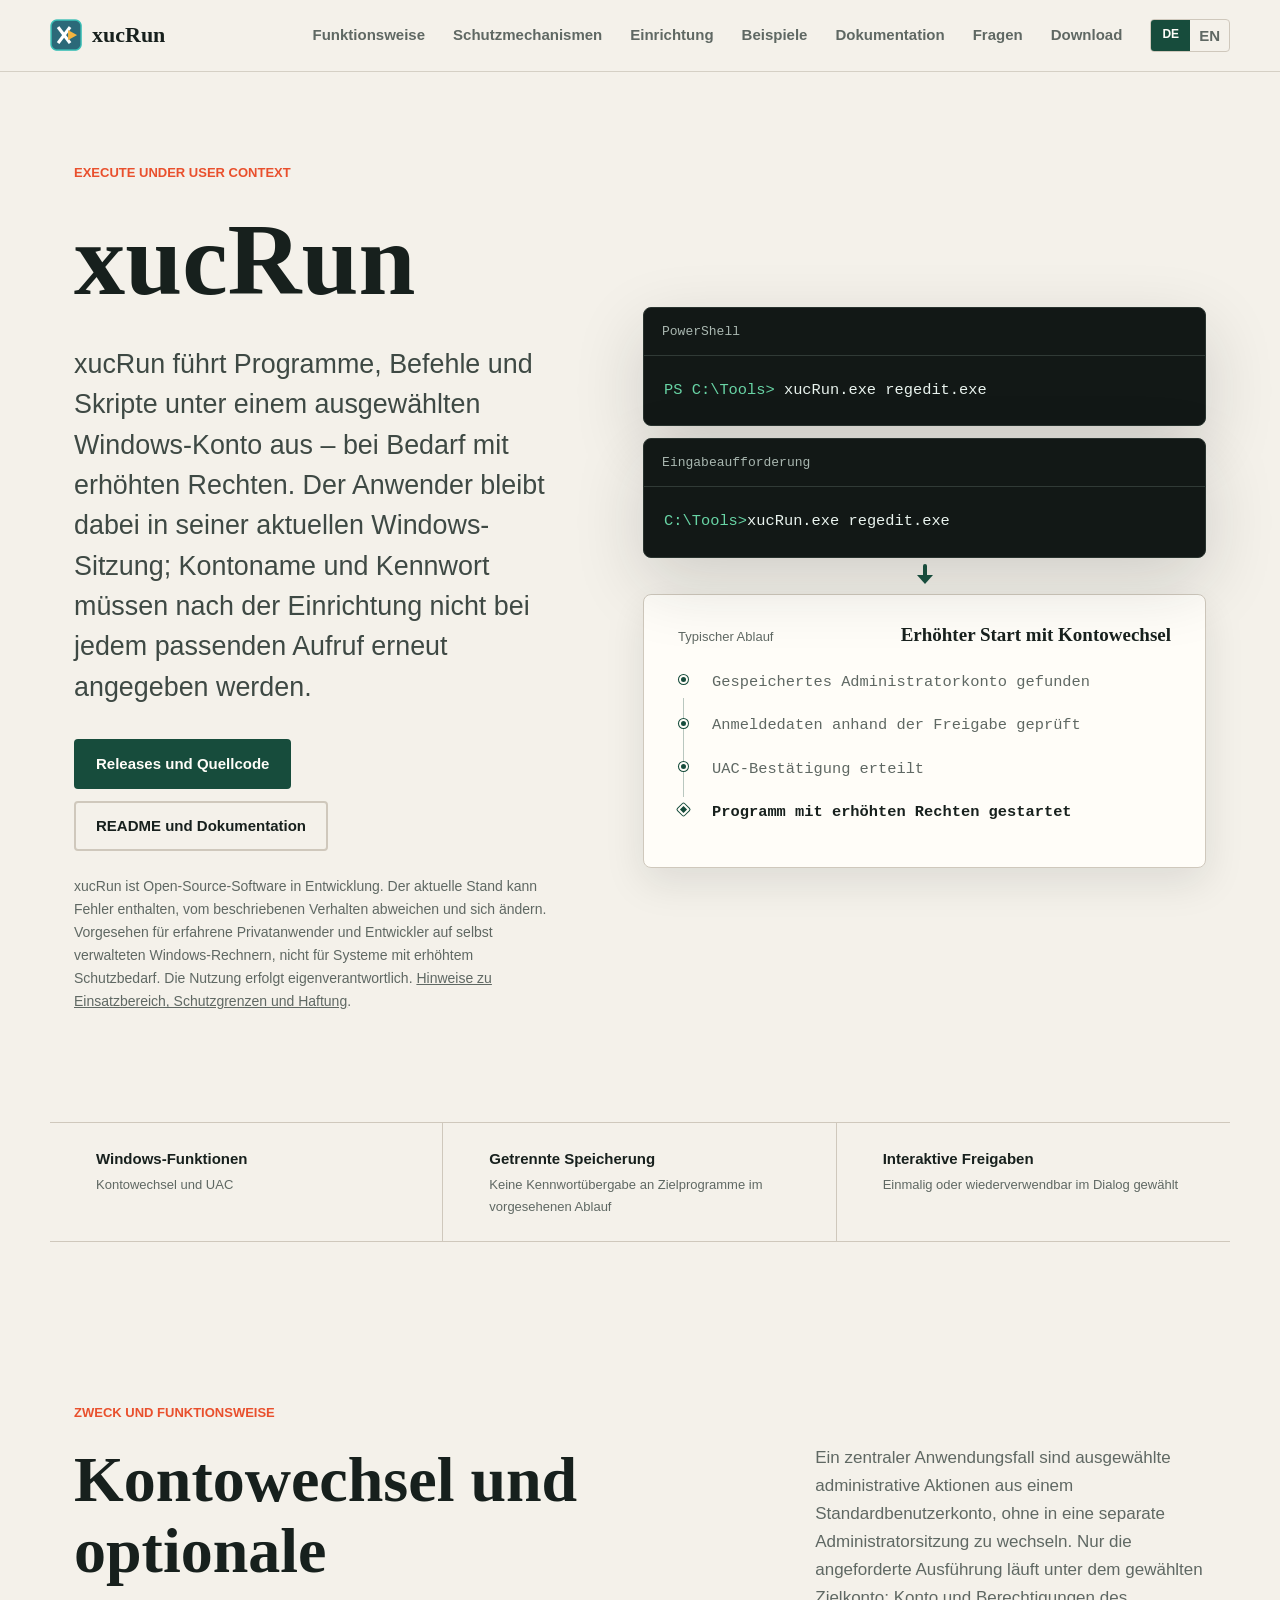
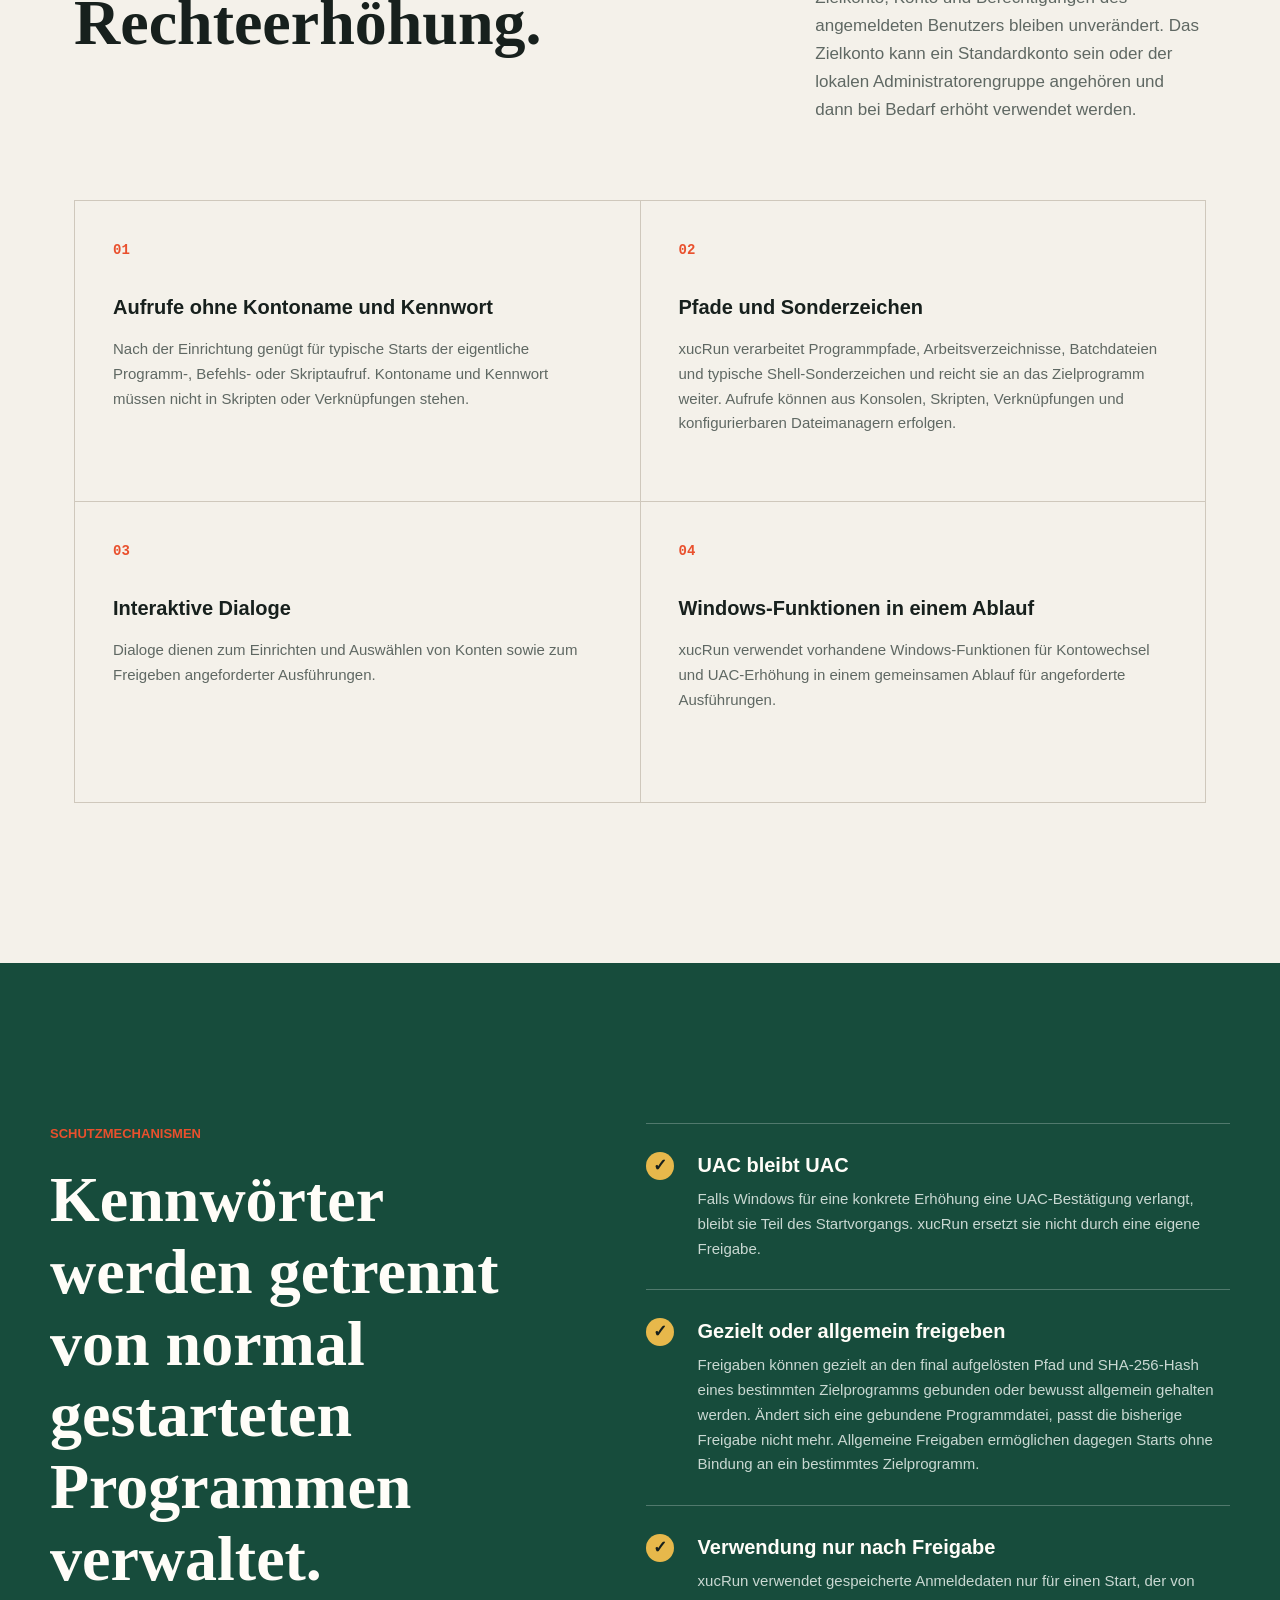
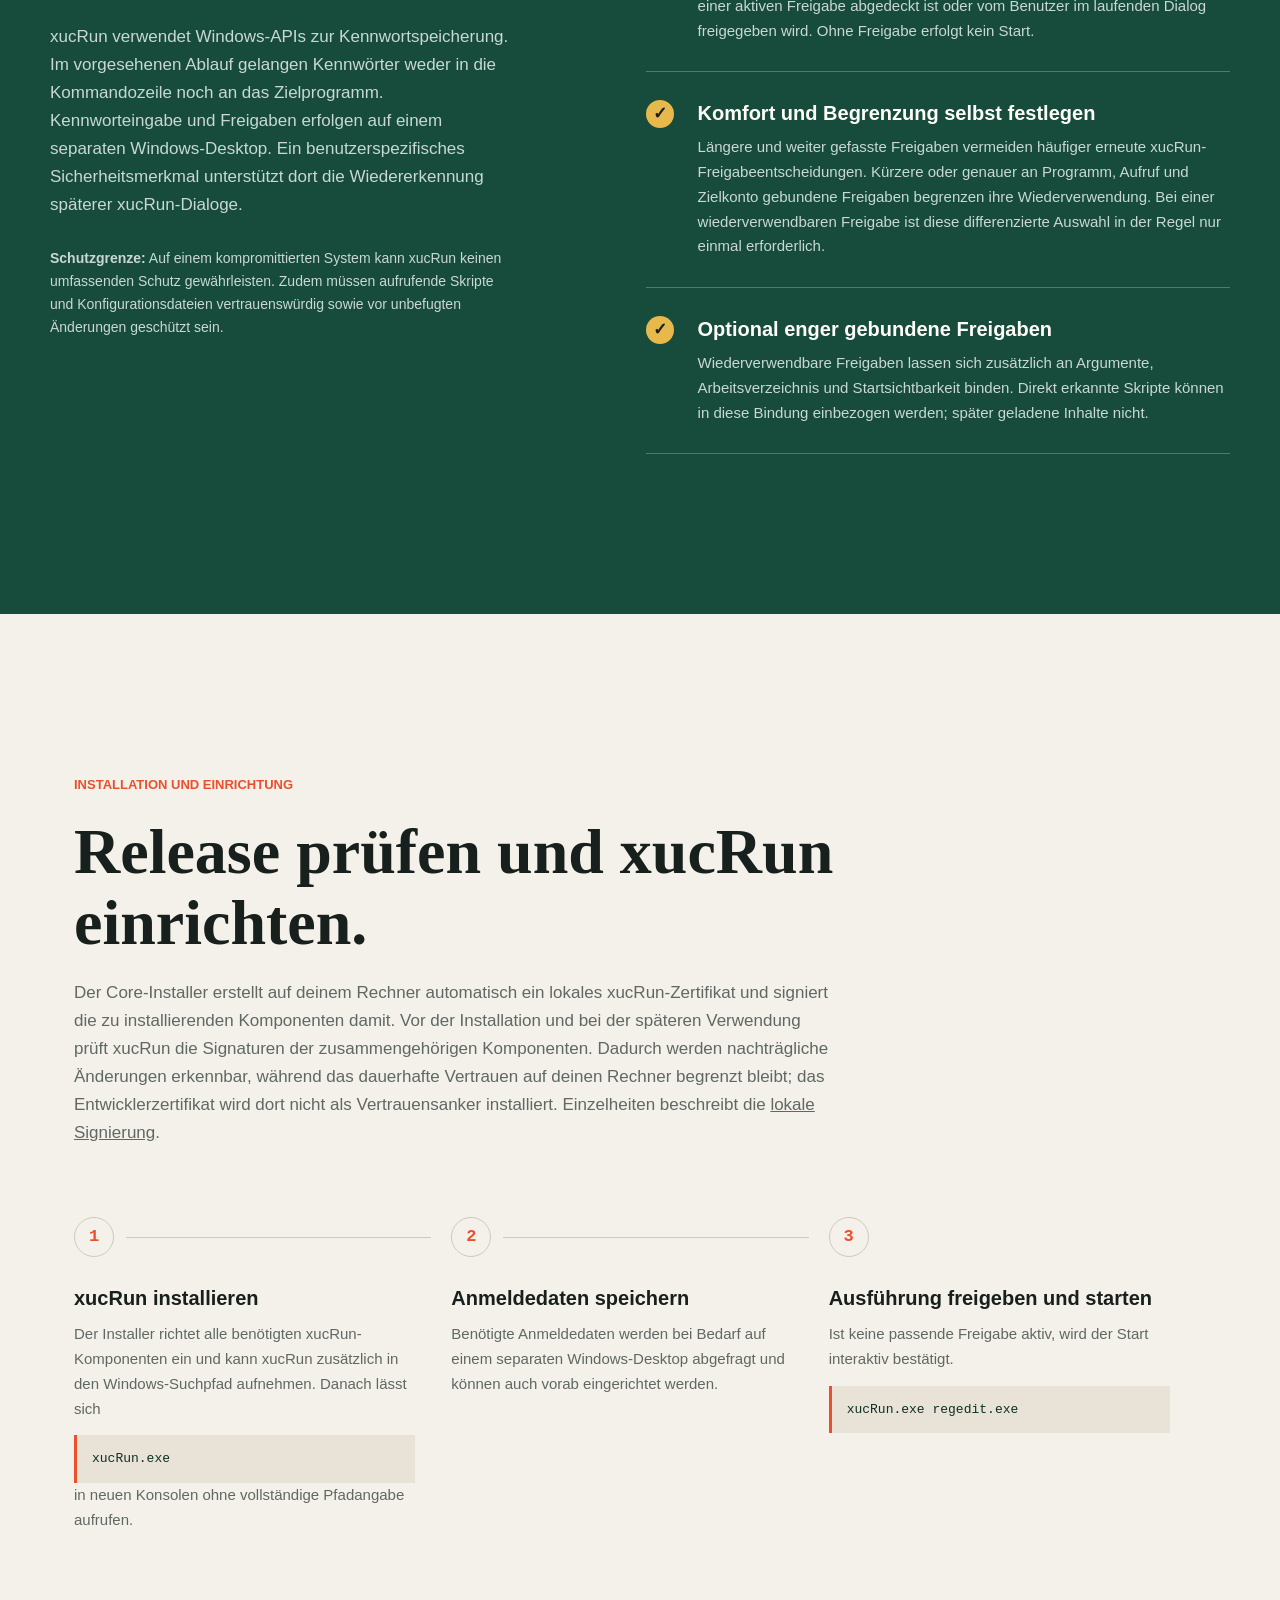
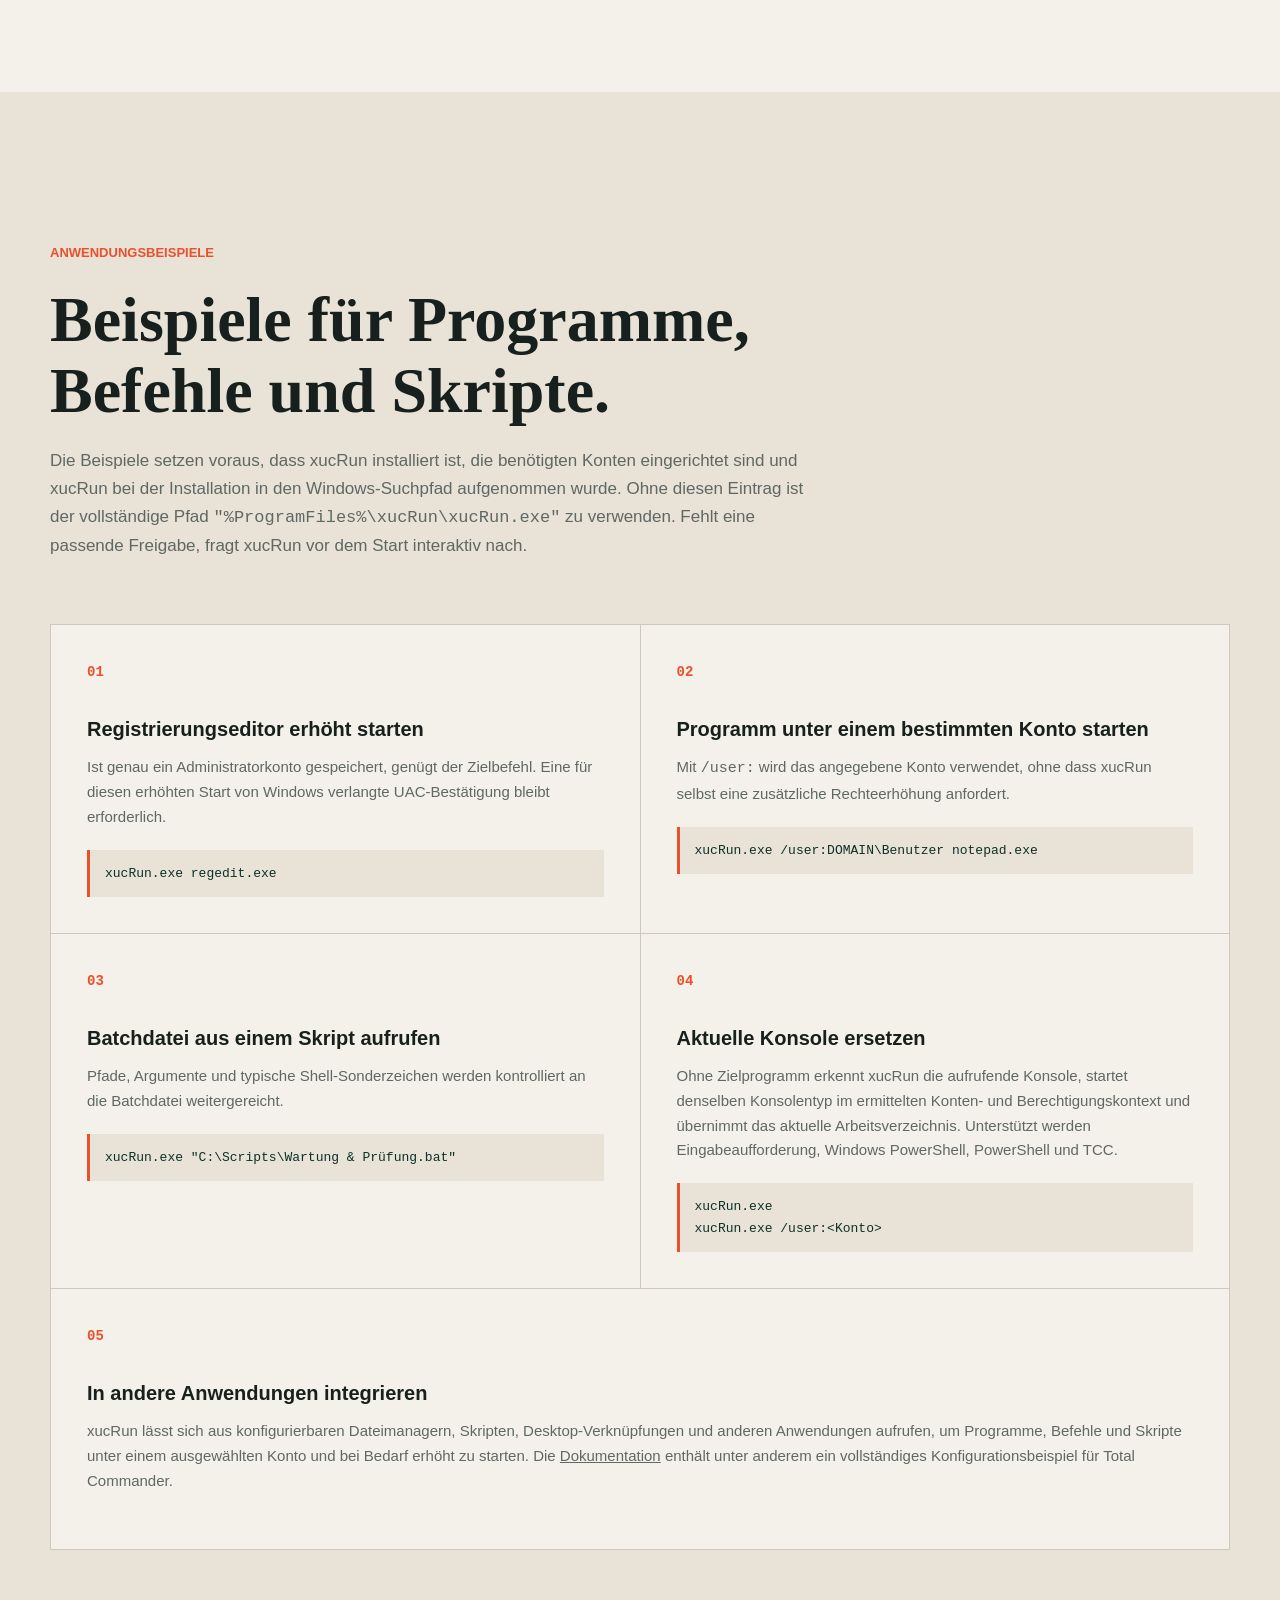
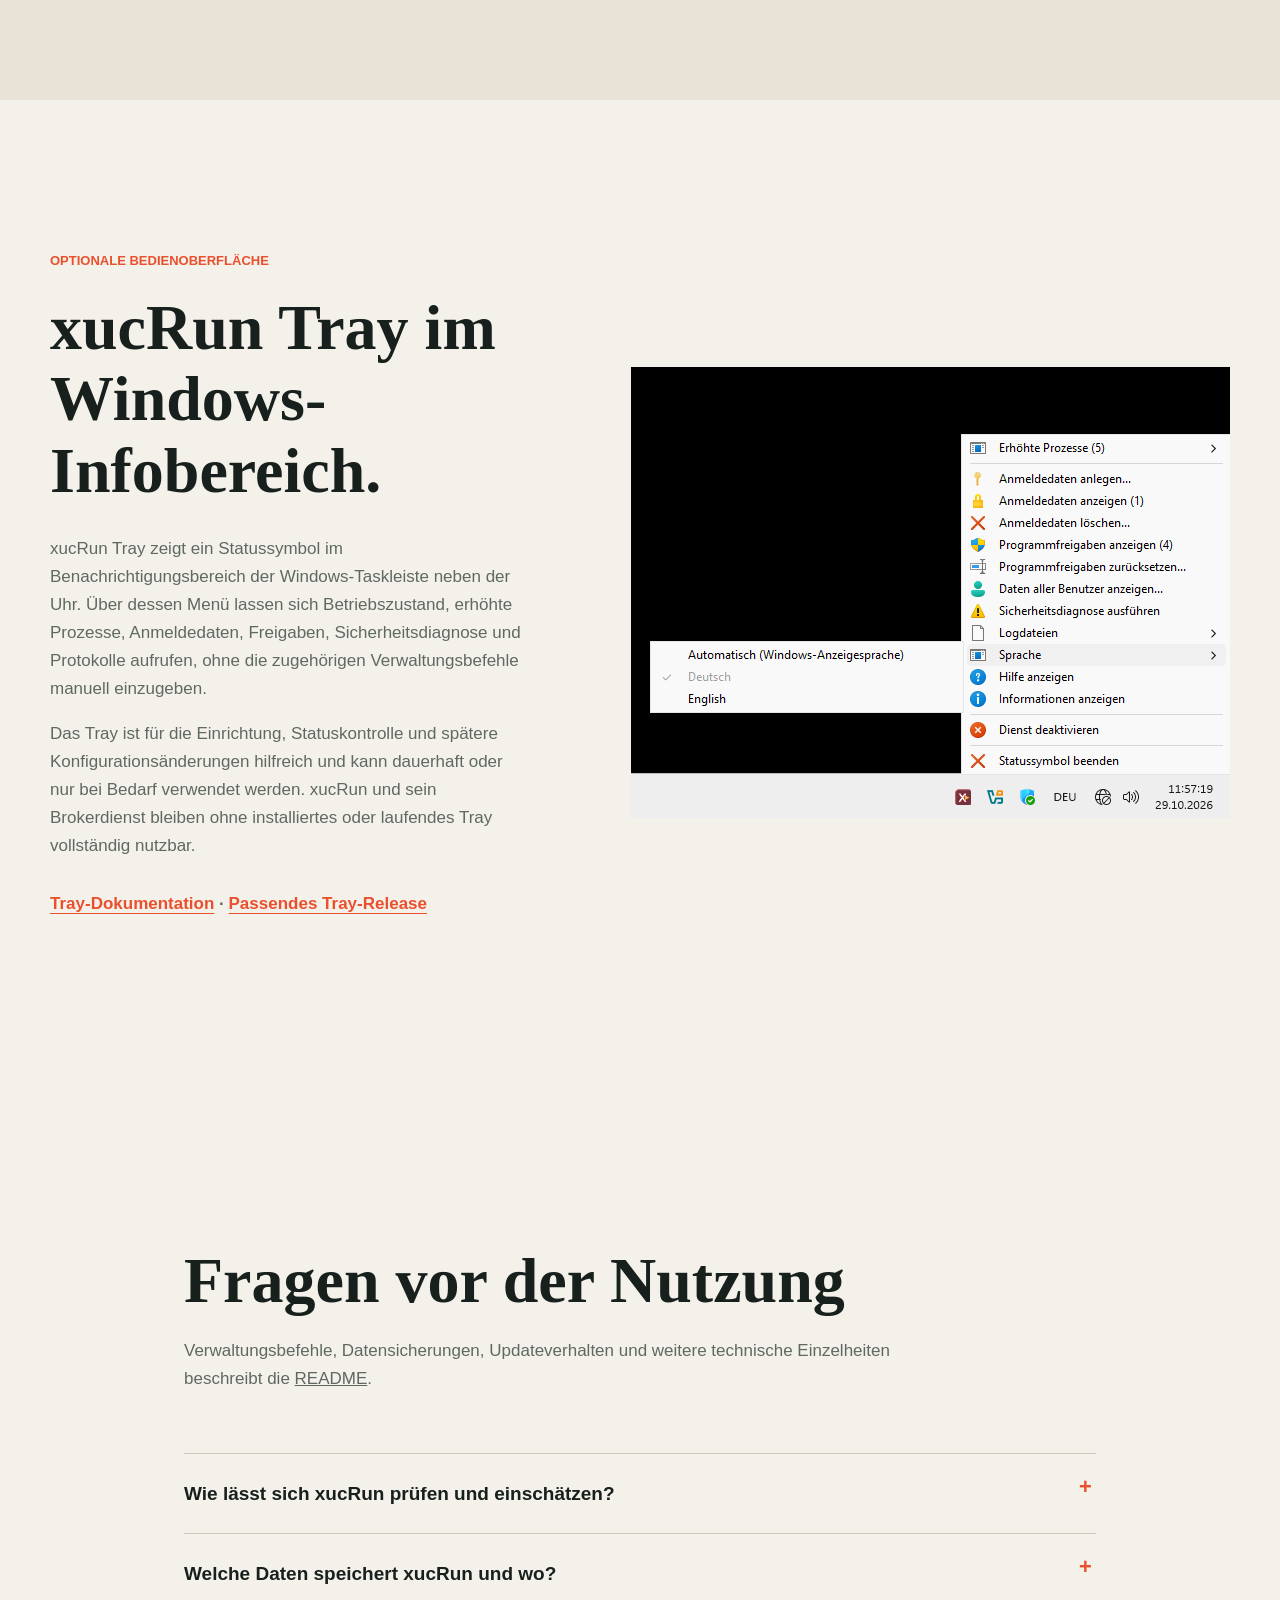
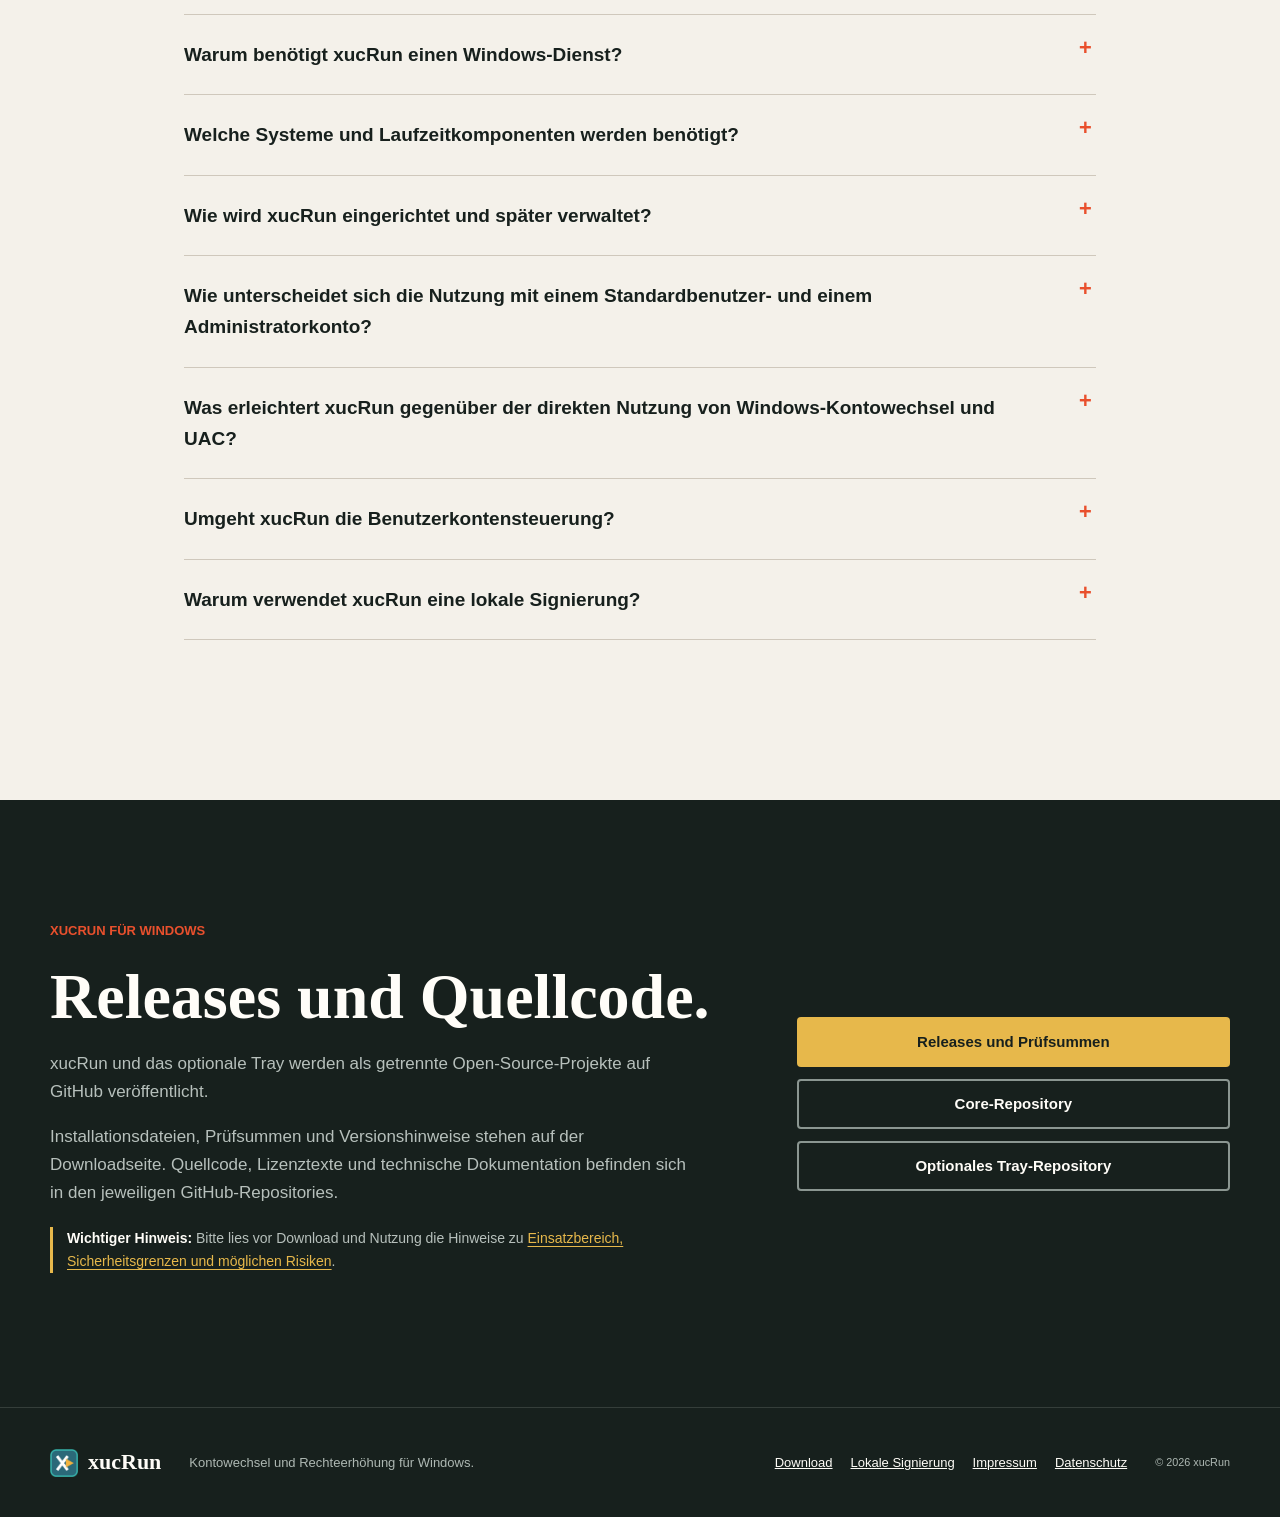
==== commit 7de2aa5b: "Publish current websites Co-authored-by: Copilot <223556219+Copilot@users.noreply.github.com>" ====
--- a/xucrun/index.html
+++ b/xucrun/index.html
@@ -4,7 +4,7 @@
 <head>
   <meta charset="utf-8">
   <meta name="viewport" content="width=device-width, initial-scale=1">
-  <meta name="description" content="xucRun startet Windows-Programme kontrolliert unter einem anderen Benutzerkonto und fordert bei Bedarf die UAC-Bestätigung an.">
+  <meta name="description" content="xucRun führt Programme, Befehle und Skripte unter einem ausgewählten Windows-Konto aus, optional mit erhöhten Rechten.">
   <meta name="theme-color" content="#f4f1ea">
   <title>xucRun | Kontowechsel und Rechteerhöhung für Windows</title>
   <link rel="alternate" hreflang="de" href="index.html">
@@ -46,7 +46,7 @@
       <div class="hero-copy">
         <p class="eyebrow">eXecute Under User Context</p>
         <h1>xucRun</h1>
-        <p class="hero-lead">xucRun startet Windows-Programme unter einem Administrator- oder anderen Windows-Konto. Gespeicherte Anmeldedaten vermeiden wiederholte Kennworteingaben. Eine von Windows für den konkreten Start verlangte UAC-Bestätigung bleibt erforderlich. Jeder Start mit gespeicherten Anmeldedaten muss durch eine aktive Freigabe abgedeckt oder im Dialog bestätigt werden. Aufrufe sind interaktiv und per Skript möglich.</p>
+        <p class="hero-lead">xucRun führt Programme, Befehle und Skripte unter einem ausgewählten Windows-Konto aus – bei Bedarf mit erhöhten Rechten. Der Anwender bleibt dabei in seiner aktuellen Windows-Sitzung; Kontoname und Kennwort müssen nach der Einrichtung nicht bei jedem passenden Aufruf erneut angegeben werden.</p>
         <div class="hero-actions">
           <a class="button button-primary" href="#download">Releases und Quellcode</a>
           <a class="button button-secondary" href="https://github.com/HT64/xucRun/blob/main/README.de.md">README und Dokumentation</a>
@@ -61,7 +61,7 @@
               <span>PowerShell</span>
             </div>
             <div class="terminal">
-              <p><span class="prompt">PS C:\Tools&gt;</span> .\xucRun.exe regedit.exe</p>
+              <p><span class="prompt">PS C:\Tools&gt;</span> xucRun.exe regedit.exe</p>
             </div>
           </div>
           <div class="terminal-window">
@@ -99,28 +99,28 @@
       <div class="section-heading">
         <p class="eyebrow">Zweck und Funktionsweise</p>
         <h2>Kontowechsel und optionale Rechteerhöhung.</h2>
-        <p>xucRun deckt mehrere Anwendungsfälle ab, in denen ein Programm mit erhöhten Rechten oder unter einem anderen Benutzerkonto – wahlweise mit oder ohne Rechteerhöhung – ausgeführt werden soll. Ein zentraler Anwendungsfall sind ausgewählte Programmstarts für administrative Aufgaben aus einem Standardbenutzerkonto. Aufrufe können aus Skripten, Batchdateien, festen Verknüpfungen und benutzerdefinierten Befehlen in konfigurierbaren Dateimanagern erfolgen.</p>
+        <p>Ein zentraler Anwendungsfall sind ausgewählte administrative Aktionen aus einem Standardbenutzerkonto, ohne in eine separate Administratorsitzung zu wechseln. Nur die angeforderte Ausführung läuft unter dem gewählten Zielkonto; Konto und Berechtigungen des angemeldeten Benutzers bleiben unverändert. Das Zielkonto kann ein Standardkonto sein oder der lokalen Administratorengruppe angehören und dann bei Bedarf erhöht verwendet werden.</p>
       </div>
       <div class="feature-grid">
         <article>
           <span class="feature-number">01</span>
-          <h3>Kontonamenfreie Aufrufe</h3>
-          <p>Ist genau ein Administratorkonto gespeichert, genügt für eine erhöhte Ausführung der Programmaufruf. Benutzername und Kennwort müssen dann nicht in Skripten oder Verknüpfungen angegeben werden.</p>
+          <h3>Aufrufe ohne Kontoname und Kennwort</h3>
+          <p>Nach der Einrichtung genügt für typische Starts der eigentliche Programm-, Befehls- oder Skriptaufruf. Kontoname und Kennwort müssen nicht in Skripten oder Verknüpfungen stehen.</p>
         </article>
         <article>
           <span class="feature-number">02</span>
           <h3>Pfade und Sonderzeichen</h3>
-          <p>xucRun verarbeitet Programmpfade, Arbeitsverzeichnisse, Batchdateien und typische Shell-Sonderzeichen und reicht sie an das Zielprogramm weiter.</p>
+          <p>xucRun verarbeitet Programmpfade, Arbeitsverzeichnisse, Batchdateien und typische Shell-Sonderzeichen und reicht sie an das Zielprogramm weiter. Aufrufe können aus Konsolen, Skripten, Verknüpfungen und konfigurierbaren Dateimanagern erfolgen.</p>
         </article>
         <article>
           <span class="feature-number">03</span>
           <h3>Interaktive Dialoge</h3>
-          <p>Dialoge dienen zum Einrichten und Auswählen von Konten sowie zum Freigeben von Programmstarts.</p>
+          <p>Dialoge dienen zum Einrichten und Auswählen von Konten sowie zum Freigeben angeforderter Ausführungen.</p>
         </article>
         <article>
           <span class="feature-number">04</span>
           <h3>Windows-Funktionen in einem Ablauf</h3>
-          <p>xucRun verwendet vorhandene Windows-Funktionen für Kontowechsel und UAC-Erhöhung in einem gemeinsamen Ablauf für Programmstarts.</p>
+          <p>xucRun verwendet vorhandene Windows-Funktionen für Kontowechsel und UAC-Erhöhung in einem gemeinsamen Ablauf für angeforderte Ausführungen.</p>
         </article>
       </div>
     </section>
@@ -135,11 +135,11 @@
       <div class="security-list">
         <article>
           <span aria-hidden="true">✓</span>
-          <div><h3>UAC bleibt UAC</h3><p>Falls Windows für eine konkrete Erhöhung eine UAC-Bestätigung verlangt, bleibt sie Teil des Startvorgangs. xucRun ersetzt sie nicht durch eine eigene Freigabe. Welche UAC-Abfrage Windows tatsächlich zeigt, hängt vom konkreten Startpfad und der Windows-Konfiguration ab.</p></div>
-        </article>
-        <article>
-          <span aria-hidden="true">✓</span>
-          <div><h3>An Pfad und Hash gebundene Starts</h3><p>Freigaben für ein bestimmtes Zielprogramm binden dessen final aufgelösten Pfad und SHA-256-Hash. Ändert sich die gebundene Programmdatei, passt die bisherige Freigabe nicht mehr. Allgemeine Freigaben besitzen diese Programmbindung nicht.</p></div>
+          <div><h3>UAC bleibt UAC</h3><p>Falls Windows für eine konkrete Erhöhung eine UAC-Bestätigung verlangt, bleibt sie Teil des Startvorgangs. xucRun ersetzt sie nicht durch eine eigene Freigabe.</p></div>
+        </article>
+        <article>
+          <span aria-hidden="true">✓</span>
+          <div><h3>Gezielt oder allgemein freigeben</h3><p>Freigaben können gezielt an den final aufgelösten Pfad und SHA-256-Hash eines bestimmten Zielprogramms gebunden oder bewusst allgemein gehalten werden. Ändert sich eine gebundene Programmdatei, passt die bisherige Freigabe nicht mehr. Allgemeine Freigaben ermöglichen dagegen Starts ohne Bindung an ein bestimmtes Zielprogramm.</p></div>
         </article>
         <article>
           <span aria-hidden="true">✓</span>
@@ -165,7 +165,7 @@
       <ol class="steps">
         <li>
           <span>1</span>
-          <div><h3>xucRun installieren</h3><p>Alle benötigten xucRun-Komponenten werden lokal auf deinem Windows-System eingerichtet.</p></div>
+          <div><h3>xucRun installieren</h3><p>Der Installer richtet alle benötigten xucRun-Komponenten ein und kann xucRun zusätzlich in den Windows-Suchpfad aufnehmen. Danach lässt sich <code>xucRun.exe</code> in neuen Konsolen ohne vollständige Pfadangabe aufrufen.</p></div>
         </li>
         <li>
           <span>2</span>
@@ -173,7 +173,7 @@
         </li>
         <li>
           <span>3</span>
-          <div><h3>Programm freigeben und starten</h3><p>Ist keine passende Freigabe aktiv, wird der Start interaktiv bestätigt.</p><code>.\xucRun.exe regedit.exe</code></div>
+          <div><h3>Ausführung freigeben und starten</h3><p>Ist keine passende Freigabe aktiv, wird der Start interaktiv bestätigt.</p><code>xucRun.exe regedit.exe</code></div>
         </li>
       </ol>
     </section>
@@ -181,8 +181,8 @@
     <section class="examples-section" id="beispiele">
       <div class="section-heading compact">
         <p class="eyebrow">Anwendungsbeispiele</p>
-        <h2>Beispiele für Programmstarts.</h2>
-        <p>Die Beispiele setzen voraus, dass xucRun installiert ist und die benötigten Konten eingerichtet sind. Fehlt eine passende Freigabe, fragt xucRun vor dem Start interaktiv nach.</p>
+        <h2>Beispiele für Programme, Befehle und Skripte.</h2>
+        <p>Die Beispiele setzen voraus, dass xucRun installiert ist, die benötigten Konten eingerichtet sind und xucRun bei der Installation in den Windows-Suchpfad aufgenommen wurde. Ohne diesen Eintrag ist der vollständige Pfad <code>"%ProgramFiles%\xucRun\xucRun.exe"</code> zu verwenden. Fehlt eine passende Freigabe, fragt xucRun vor dem Start interaktiv nach.</p>
       </div>
       <div class="example-list">
         <article>
@@ -190,7 +190,7 @@
           <div>
             <h3>Registrierungseditor erhöht starten</h3>
             <p>Ist genau ein Administratorkonto gespeichert, genügt der Zielbefehl. Eine für diesen erhöhten Start von Windows verlangte UAC-Bestätigung bleibt erforderlich.</p>
-            <code>.\xucRun.exe regedit.exe</code>
+            <code>xucRun.exe regedit.exe</code>
           </div>
         </article>
         <article>
@@ -198,7 +198,7 @@
           <div>
             <h3>Programm unter einem bestimmten Konto starten</h3>
             <p>Mit <code>/user:</code> wird das angegebene Konto verwendet, ohne dass xucRun selbst eine zusätzliche Rechteerhöhung anfordert.</p>
-            <code>.\xucRun.exe /user:DOMAIN\Benutzer notepad.exe</code>
+            <code>xucRun.exe /user:DOMAIN\Benutzer notepad.exe</code>
           </div>
         </article>
         <article>
@@ -206,7 +206,7 @@
           <div>
             <h3>Batchdatei aus einem Skript aufrufen</h3>
             <p>Pfade, Argumente und typische Shell-Sonderzeichen werden kontrolliert an die Batchdatei weitergereicht.</p>
-            <code>.\xucRun.exe "C:\Scripts\Wartung &amp; Prüfung.bat"</code>
+            <code>xucRun.exe "C:\Scripts\Wartung &amp; Prüfung.bat"</code>
           </div>
         </article>
         <article>
@@ -214,18 +214,31 @@
           <div>
             <h3>Aktuelle Konsole ersetzen</h3>
             <p>Ohne Zielprogramm erkennt xucRun die aufrufende Konsole, startet denselben Konsolentyp im ermittelten Konten- und Berechtigungskontext und übernimmt das aktuelle Arbeitsverzeichnis. Unterstützt werden Eingabeaufforderung, Windows PowerShell, PowerShell und TCC.</p>
-            <code>.\xucRun.exe
-.\xucRun.exe /user:&lt;Konto&gt;</code>
+            <code>xucRun.exe
+xucRun.exe /user:&lt;Konto&gt;</code>
           </div>
         </article>
         <article class="example-wide">
           <span class="example-number">05</span>
           <div>
             <h3>In andere Anwendungen integrieren</h3>
-            <p>xucRun lässt sich aus konfigurierbaren Dateimanagern, Skripten, Desktop-Verknüpfungen und anderen Anwendungen aufrufen, um Programme erhöht oder unter einem anderen Konto zu starten. Die <a href="https://github.com/HT64/xucRun/blob/main/README.de.md#integration-in-total-commander">Dokumentation</a> enthält unter anderem ein vollständiges Konfigurationsbeispiel für Total Commander.</p>
-          </div>
-        </article>
-      </div>
+            <p>xucRun lässt sich aus konfigurierbaren Dateimanagern, Skripten, Desktop-Verknüpfungen und anderen Anwendungen aufrufen, um Programme, Befehle und Skripte unter einem ausgewählten Konto und bei Bedarf erhöht zu starten. Die <a href="https://github.com/HT64/xucRun/blob/main/README.de.md#integration-in-total-commander">Dokumentation</a> enthält unter anderem ein vollständiges Konfigurationsbeispiel für Total Commander.</p>
+          </div>
+        </article>
+      </div>
+    </section>
+
+    <section class="tray-section" id="tray">
+      <div class="tray-copy">
+        <p class="eyebrow">Optionale Bedienoberfläche</p>
+        <h2>xucRun Tray im Windows-Infobereich.</h2>
+        <p>xucRun Tray zeigt ein Statussymbol im Benachrichtigungsbereich der Windows-Taskleiste neben der Uhr. Über dessen Menü lassen sich Betriebszustand, erhöhte Prozesse, Anmeldedaten, Freigaben, Sicherheitsdiagnose und Protokolle aufrufen, ohne die zugehörigen Verwaltungsbefehle manuell einzugeben.</p>
+        <p>Das Tray ist für die Einrichtung, Statuskontrolle und spätere Konfigurationsänderungen hilfreich und kann dauerhaft oder nur bei Bedarf verwendet werden. xucRun und sein Brokerdienst bleiben ohne installiertes oder laufendes Tray vollständig nutzbar.</p>
+        <p class="tray-links"><a href="https://github.com/HT64/xucRun-Tray/blob/main/README.de.md">Tray-Dokumentation</a> · <a href="download.html">Passendes Tray-Release</a></p>
+      </div>
+      <figure class="tray-preview">
+        <img src="assets/xucRun-tray-menu-de.png" width="599" height="451" loading="lazy" alt="Geöffnetes Kontextmenü von xucRun Tray über seinem Statussymbol im Windows-Infobereich">
+      </figure>
     </section>
 
     <section class="section faq-section" id="faq">
@@ -251,6 +264,22 @@
           <p>xucRun unterstützt Windows 10 und Windows 11 auf x64-Systemen. Andere Windows-Versionen und ARM64-Systeme wurden nicht geprüft und werden nicht unterstützt. Zusätzlich ist die aktuelle <a href="https://aka.ms/vc14/vc_redist.x64.exe">Microsoft Visual C++ v14 Redistributable für x64</a> erforderlich; einen zusätzlichen Fremddienst benötigt xucRun nicht. Fehlt die Laufzeitkomponente, bietet der Installer Download, Auswahl einer vorhandenen <code>vc_redist.x64.exe</code> oder Abbruch an.</p>
         </details>
         <details>
+          <summary>Wie wird xucRun eingerichtet und später verwaltet?</summary>
+          <p>Der Installer richtet die benötigten Programmkomponenten und den Windows-Dienst ein. Benötigte Zielkonten und Anmeldedaten können vorab eingerichtet oder beim ersten entsprechenden Start interaktiv ausgewählt und erfasst werden. Auch die erforderliche xucRun-Freigabe wird bei Bedarf im Dialog festgelegt.</p>
+          <p>Für die typische Nutzung müssen keine Konfigurationsdateien manuell bearbeitet werden. Das optionale xucRun Tray bietet einen grafischen Zugang zu Anmeldedaten, Freigaben, Statusinformationen, Sicherheitsdiagnose und Protokollen. Dieselben Verwaltungsaufgaben lassen sich auch über die dokumentierten Befehle ausführen; xucRun bleibt ohne Tray vollständig nutzbar.</p>
+        </details>
+        <details>
+          <summary>Wie unterscheidet sich die Nutzung mit einem Standardbenutzer- und einem Administratorkonto?</summary>
+          <p>xucRun unterstützt beide Ausgangssituationen. Bei einem angemeldeten Standardbenutzer können ausgewählte Programme unter einem anderen eingerichteten Standard- oder Administratorkonto gestartet werden. Ein Administratorkonto kann dabei bei Bedarf erhöht verwendet werden. Das angemeldete Konto bleibt Standardbenutzer.</p>
+          <p>Ein Standardkonto kann nicht unter seiner eigenen Identität mit Administratorrechten gestartet werden. Für administrative Aktionen verwendet xucRun deshalb ein getrenntes Konto aus der lokalen Administratorengruppe; das angemeldete Standardkonto erhält dadurch keine zusätzlichen Rechte. Wer bereits mit einem Administratorkonto arbeitet und lediglich dasselbe Konto erhöhen möchte, kann dafür auch die Windows-eigenen UAC-Funktionen verwenden.</p>
+          <p>Ist der angemeldete Benutzer selbst Mitglied der lokalen Administratorengruppe, kann xucRun dessen Konto für administrative Starts verwenden; eine von Windows verlangte UAC-Bestätigung bleibt erforderlich. Alternativ lassen sich Programme auch unter einem anderen eingerichteten Konto starten.</p>
+          <p>xucRun ändert weder Kontotypen noch Gruppenmitgliedschaften. Es verwendet die vorhandene Windows-Konfiguration für den jeweils angeforderten Start.</p>
+        </details>
+        <details>
+          <summary>Was erleichtert xucRun gegenüber der direkten Nutzung von Windows-Kontowechsel und UAC?</summary>
+          <p>xucRun ersetzt diese Windows-Funktionen nicht, sondern verbindet sie in einem wiederverwendbaren Ablauf. Nach der Einrichtung können Anmeldedaten für Zielkonten getrennt verwaltet und angeforderte Ausführungen gezielt freigegeben werden. Typische Starts benötigen dann weder Kontonamen noch Kennwörter in Skripten, Verknüpfungen oder Kommandozeilen und erfolgen weiterhin in der bestehenden Windows-Sitzung. Eine von Windows verlangte UAC-Bestätigung bleibt erforderlich.</p>
+        </details>
+        <details>
           <summary>Umgeht xucRun die Benutzerkontensteuerung?</summary>
           <p>Nein. xucRun bündelt vorhandene Windows-Funktionen, schafft keine zusätzlichen Berechtigungen und ersetzt UAC nicht durch eine eigene Freigabe. Bei kontenübergreifenden erhöhten Starts muss Windows für das gewählte Administratorkonto einen bestätigbaren UAC-Weg bereitstellen; andernfalls bleibt der Start geschlossen. Das kann insbesondere das integrierte Konto <code>Administrator</code> ohne aktivierten Administratorbestätigungsmodus betreffen.</p>
         </details>
@@ -266,7 +295,7 @@
       <div>
         <p class="eyebrow">xucRun für Windows</p>
         <h2>Releases und Quellcode.</h2>
-        <p>xucRun und das optionale Tray werden als Open-Source-Projekte auf GitHub veröffentlicht. Das Tray ergänzt eine Status- und Bedienoberfläche im Windows-Infobereich.</p>
+        <p>xucRun und das optionale Tray werden als getrennte Open-Source-Projekte auf GitHub veröffentlicht.</p>
         <p>Installationsdateien, Prüfsummen und Versionshinweise stehen auf der Downloadseite. Quellcode, Lizenztexte und technische Dokumentation befinden sich in den jeweiligen GitHub-Repositories.</p>
         <p class="download-notice"><strong>Wichtiger Hinweis:</strong> Bitte lies vor Download und Nutzung die Hinweise zu <a href="impressum.html#einsatzbereich">Einsatzbereich, Sicherheitsgrenzen und möglichen Risiken</a>.</p>
       </div>
--- a/xucrun/styles.css
+++ b/xucrun/styles.css
@@ -721,6 +721,42 @@
   white-space: pre-wrap;
 }
 
+.tray-section {
+  display: grid;
+  grid-template-columns: minmax(0, 0.8fr) minmax(420px, 1fr);
+  align-items: center;
+  gap: clamp(48px, 8vw, 110px);
+  padding: clamp(88px, 12vw, 150px) max(24px, calc((100% - var(--content)) / 2));
+}
+
+.tray-copy > p:not(.eyebrow) {
+  color: var(--muted);
+}
+
+.tray-copy h2 + p {
+  margin-top: 28px;
+}
+
+.tray-links {
+  margin-top: 30px;
+  font-weight: 700;
+}
+
+.tray-links a {
+  color: var(--signal);
+  text-underline-offset: 4px;
+}
+
+.tray-preview {
+  margin: 0;
+}
+
+.tray-preview img {
+  display: block;
+  width: 100%;
+  height: auto;
+}
+
 .faq-section {
   max-width: 960px;
 }
@@ -1136,6 +1172,7 @@
 
   .section-heading,
   .security-section,
+  .tray-section,
   .download-section,
   .release-band,
   .changelog-section {
@@ -1143,6 +1180,7 @@
   }
 
   .security-section,
+  .tray-section,
   .download-section,
   .release-band,
   .changelog-section {
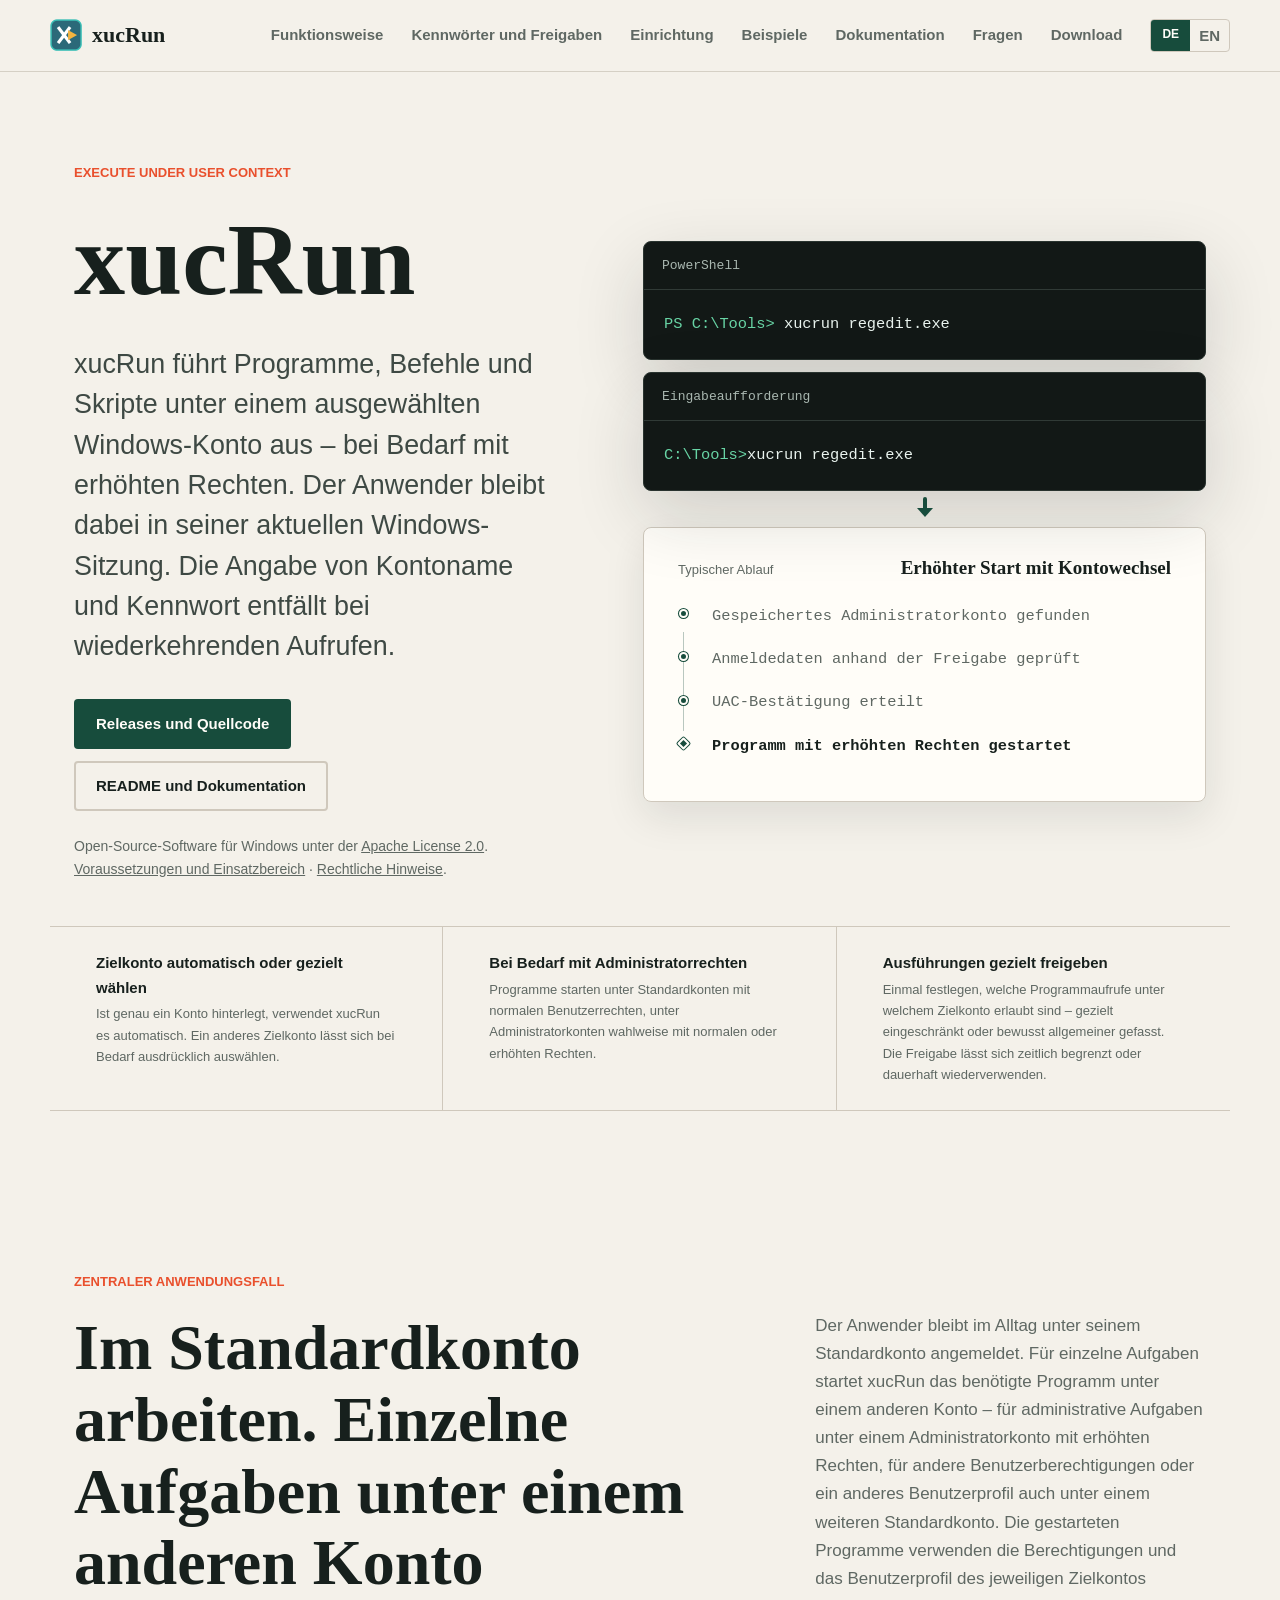
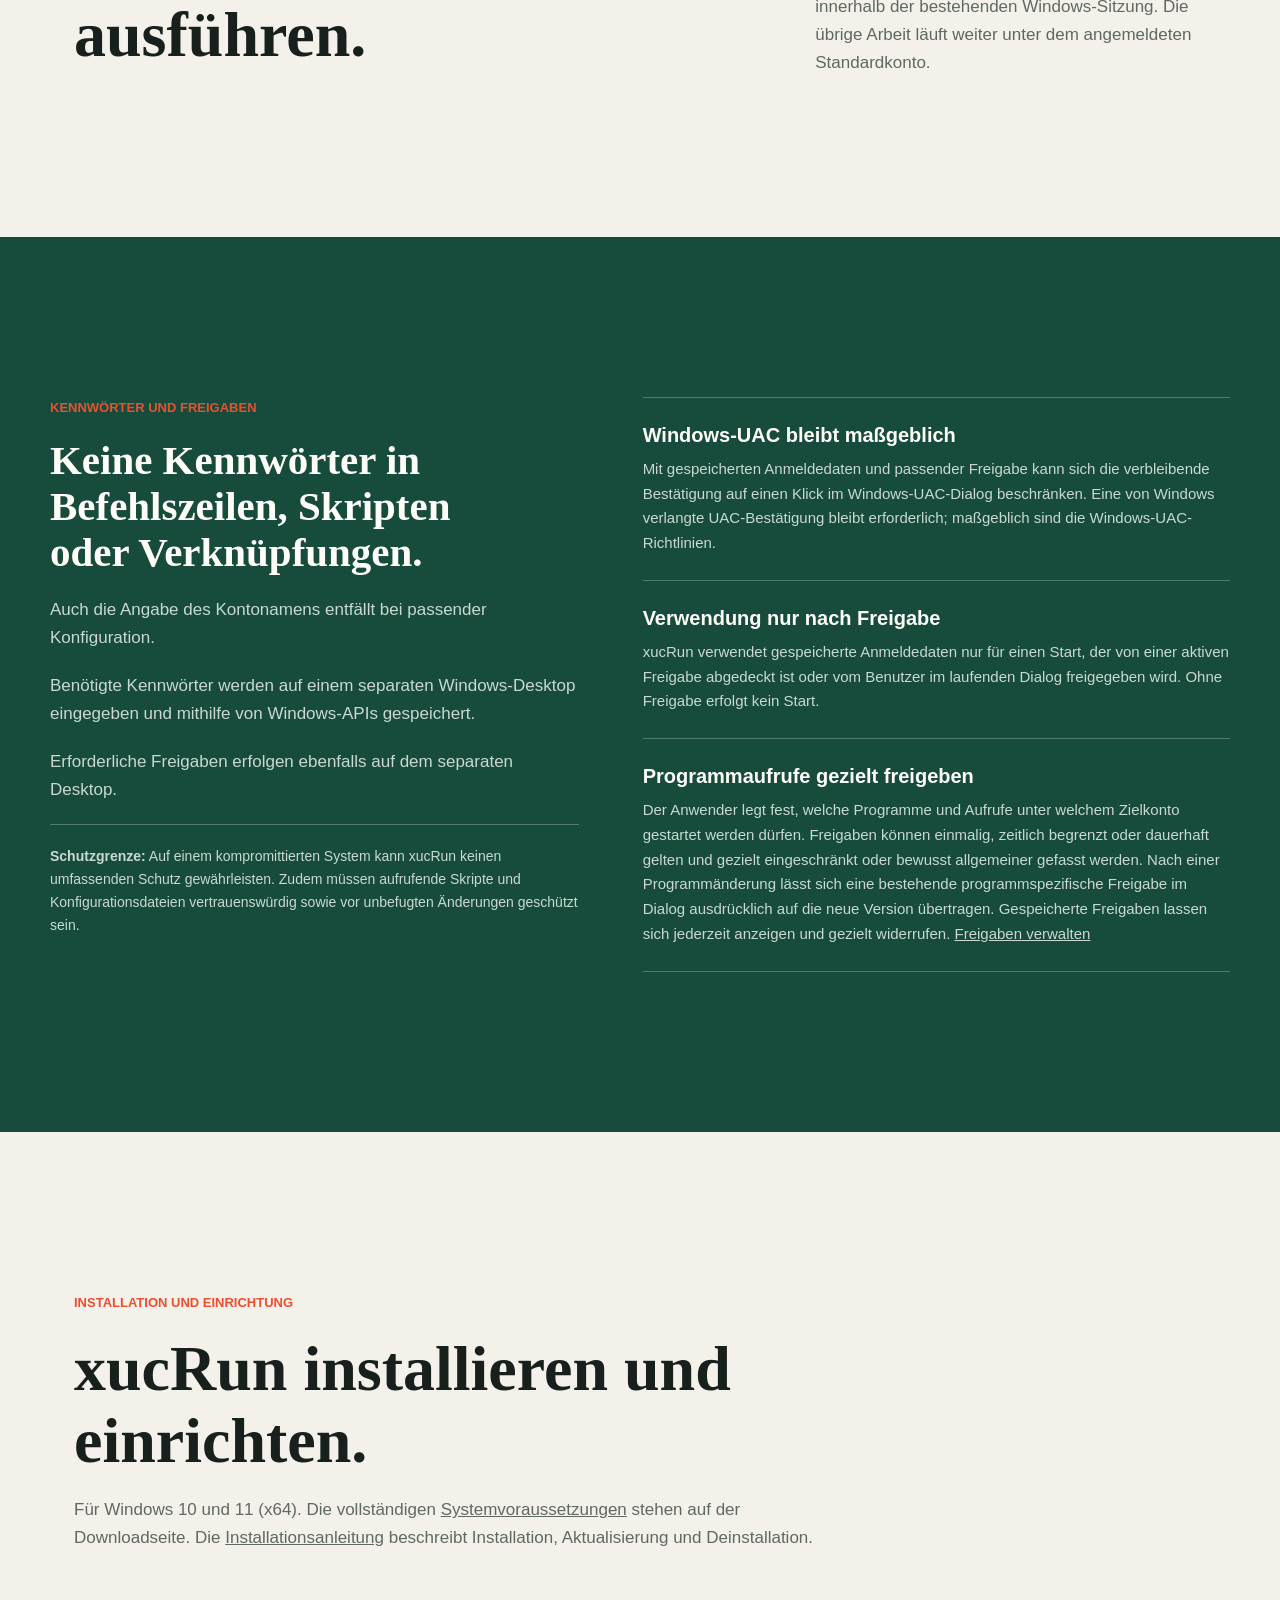
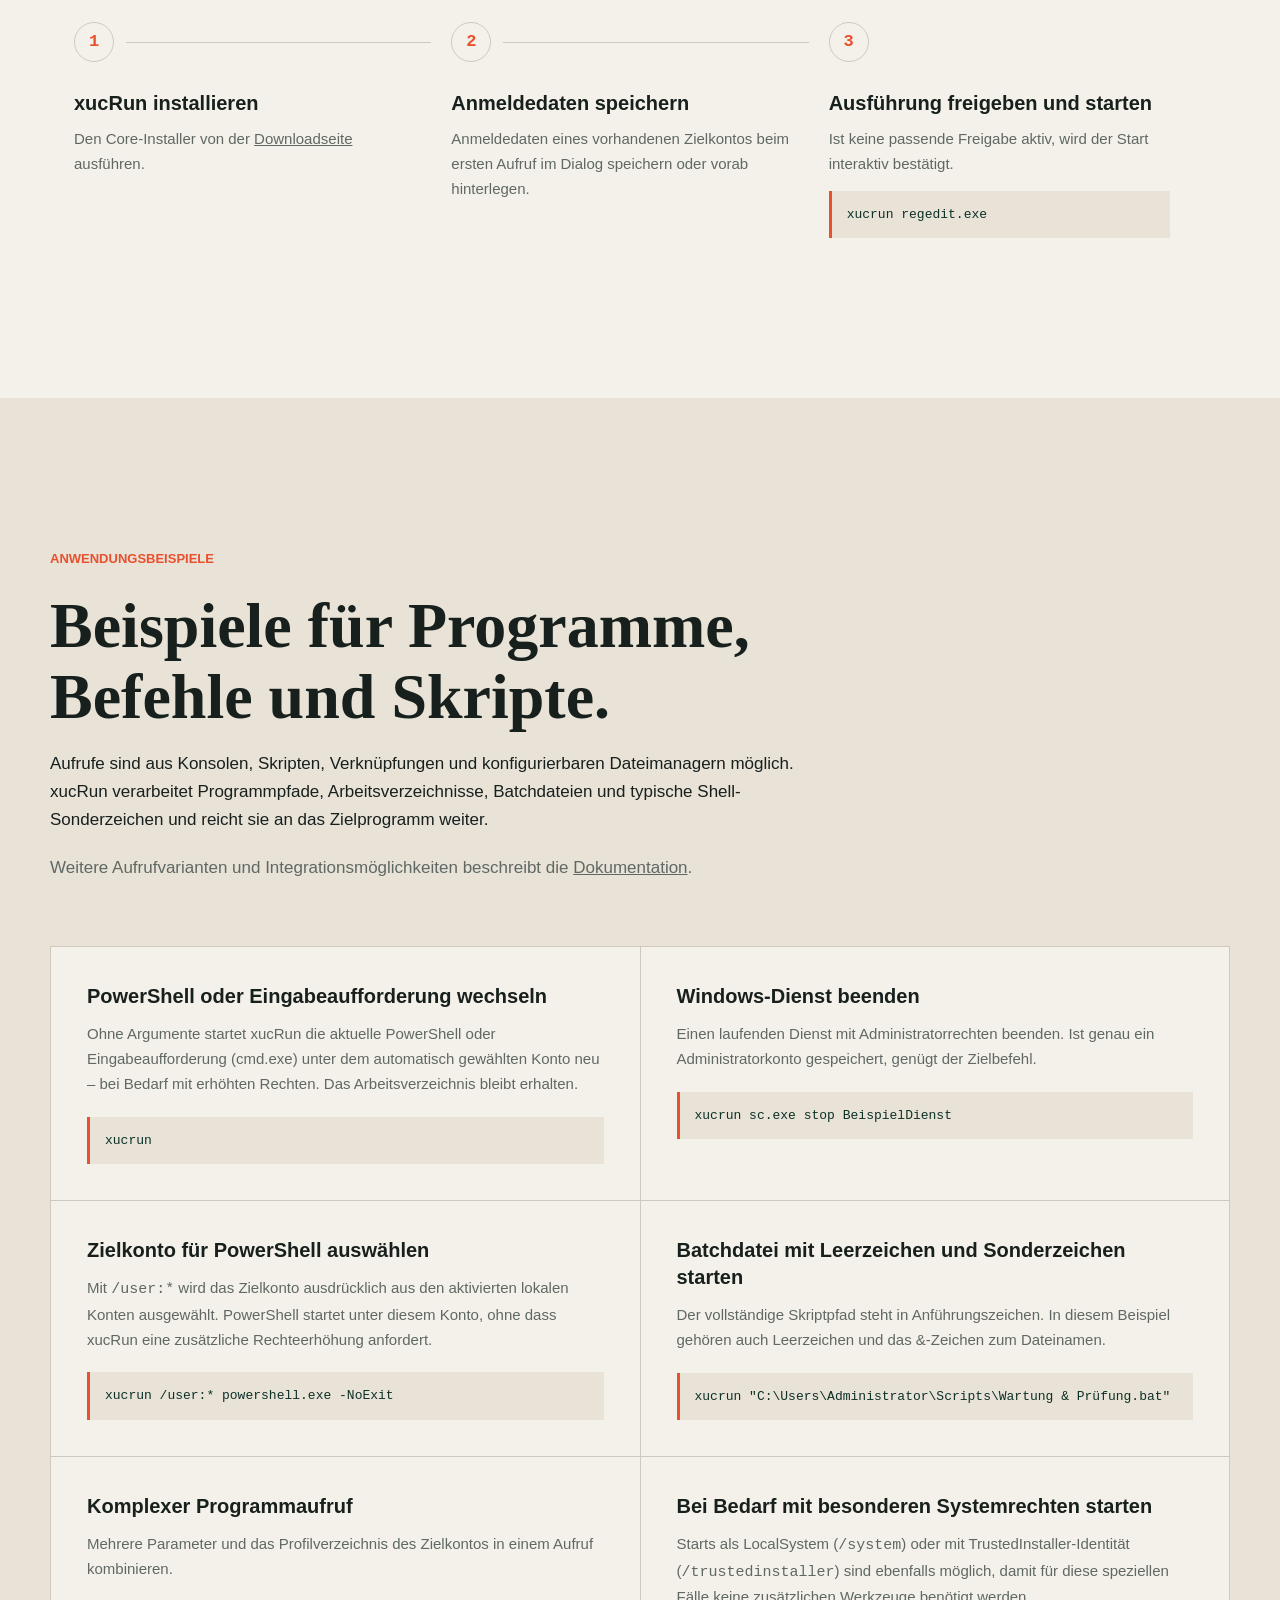
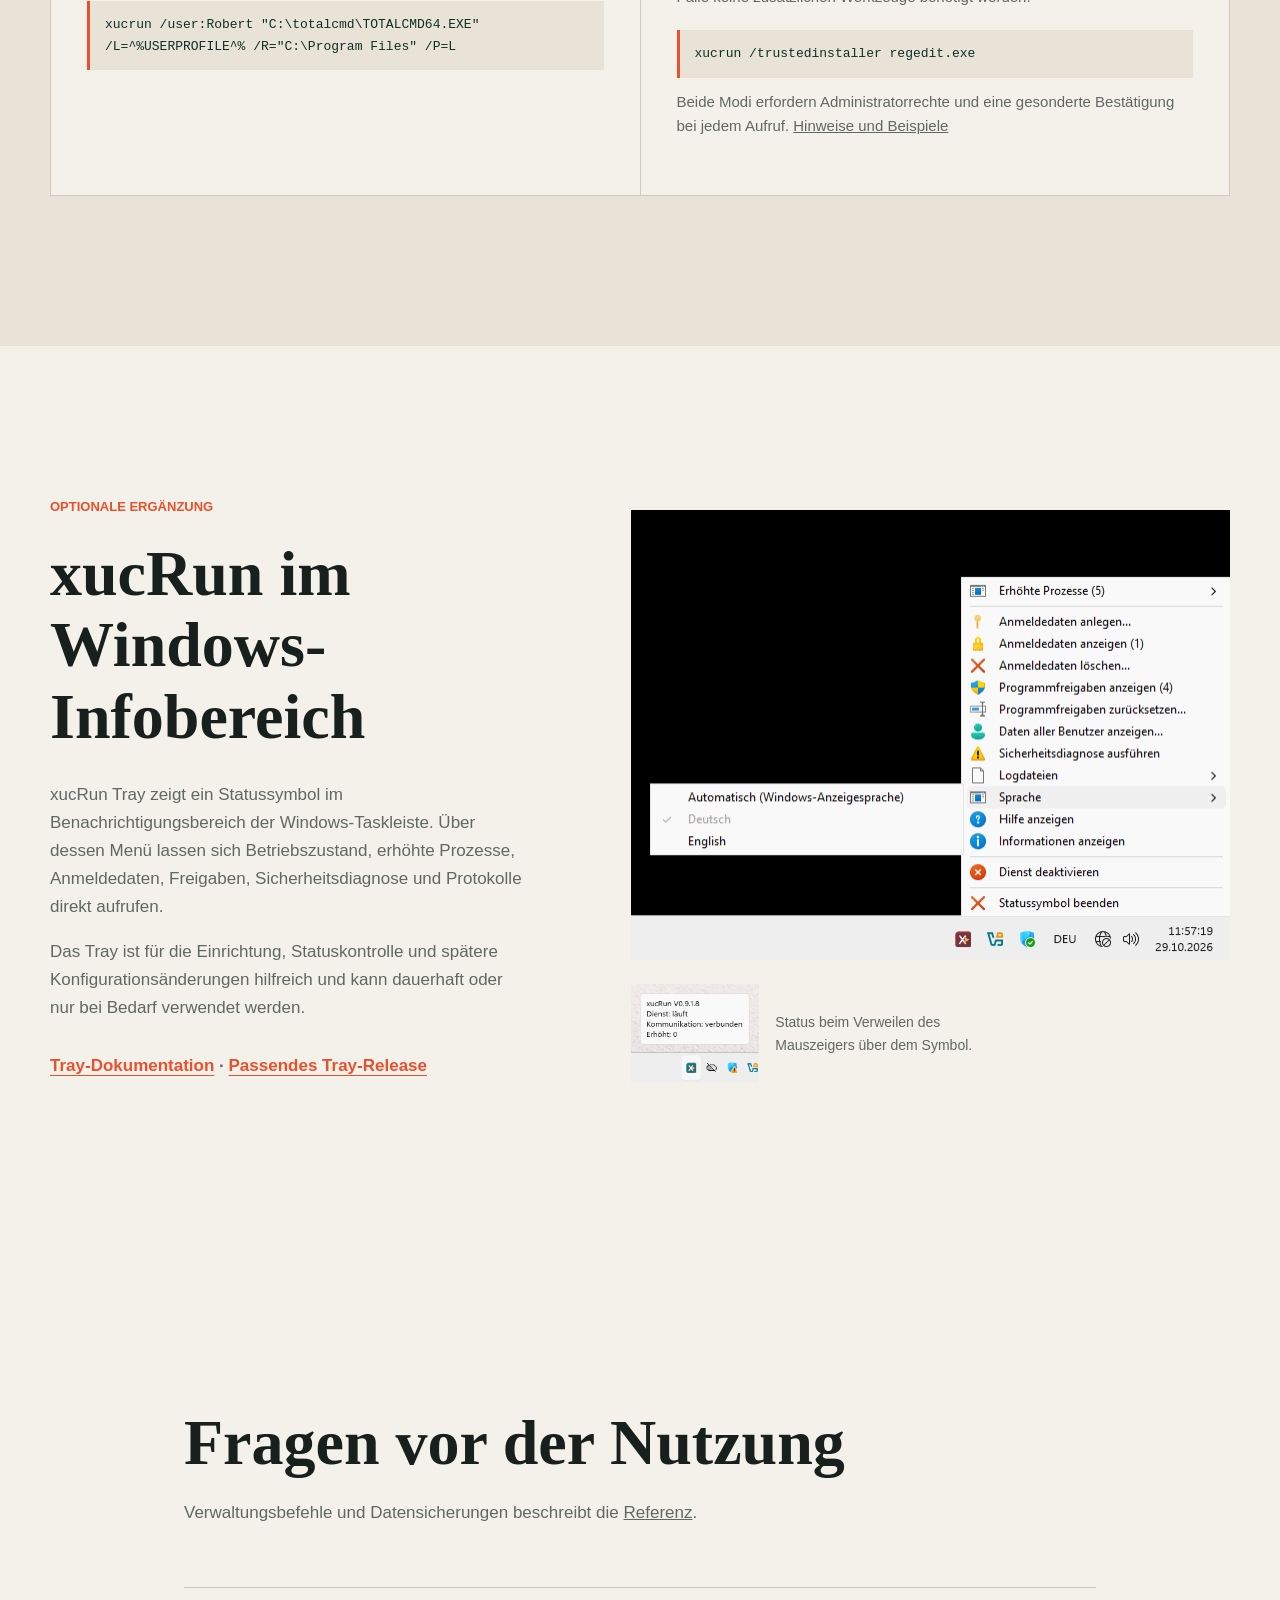
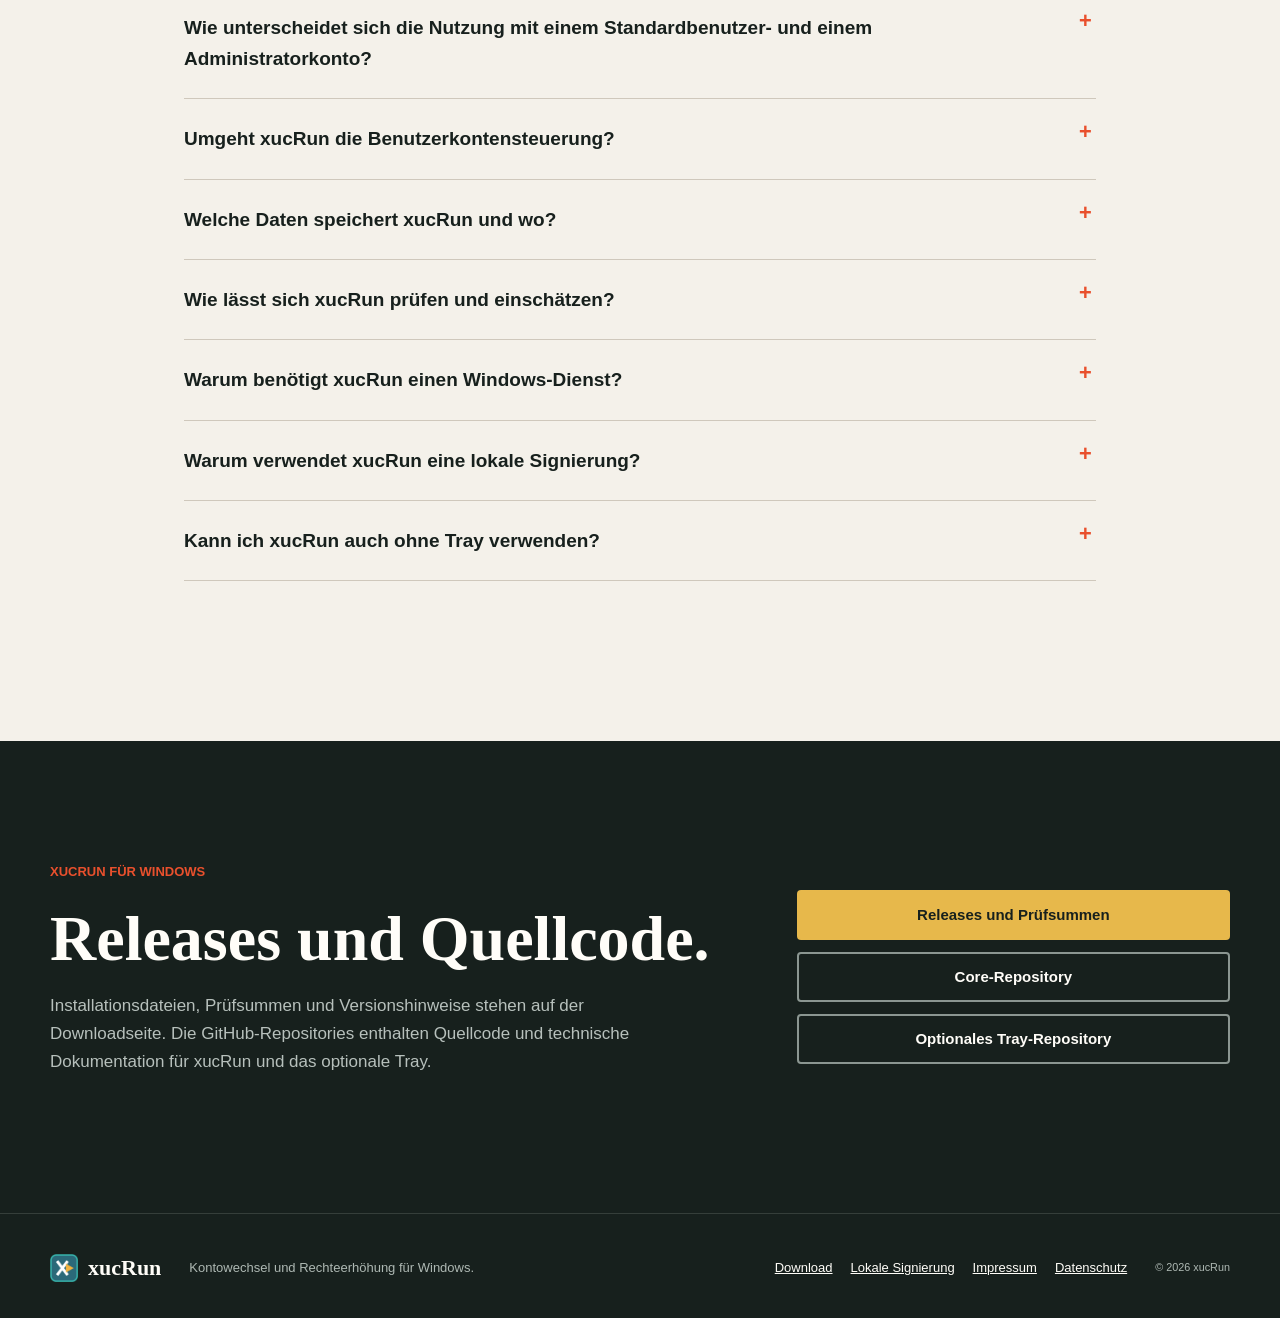
==== commit aaca7758: "Publish current websites Co-authored-by: Copilot <223556219+Copilot@users.noreply.github.com>" ====
--- a/xucrun/index.html
+++ b/xucrun/index.html
@@ -28,7 +28,7 @@
     </button>
     <nav id="navigation" class="navigation" aria-label="Hauptnavigation">
       <a href="#funktionsweise">Funktionsweise</a>
-      <a href="#sicherheit">Schutzmechanismen</a>
+      <a href="#sicherheit">Kennwörter und Freigaben</a>
       <a href="#ablauf">Einrichtung</a>
       <a href="#beispiele">Beispiele</a>
       <a href="https://github.com/HT64/xucRun/blob/main/README.de.md">Dokumentation</a>
@@ -46,12 +46,15 @@
       <div class="hero-copy">
         <p class="eyebrow">eXecute Under User Context</p>
         <h1>xucRun</h1>
-        <p class="hero-lead">xucRun führt Programme, Befehle und Skripte unter einem ausgewählten Windows-Konto aus – bei Bedarf mit erhöhten Rechten. Der Anwender bleibt dabei in seiner aktuellen Windows-Sitzung; Kontoname und Kennwort müssen nach der Einrichtung nicht bei jedem passenden Aufruf erneut angegeben werden.</p>
+        <p class="hero-lead">xucRun führt Programme, Befehle und Skripte unter einem ausgewählten Windows-Konto aus – bei Bedarf mit erhöhten Rechten. Der Anwender bleibt dabei in seiner aktuellen Windows-Sitzung. Die Angabe von Kontoname und Kennwort entfällt bei wiederkehrenden Aufrufen.</p>
         <div class="hero-actions">
           <a class="button button-primary" href="#download">Releases und Quellcode</a>
           <a class="button button-secondary" href="https://github.com/HT64/xucRun/blob/main/README.de.md">README und Dokumentation</a>
         </div>
-        <p class="hero-note">xucRun ist Open-Source-Software in Entwicklung. Der aktuelle Stand kann Fehler enthalten, vom beschriebenen Verhalten abweichen und sich ändern. Vorgesehen für erfahrene Privatanwender und Entwickler auf selbst verwalteten Windows-Rechnern, nicht für Systeme mit erhöhtem Schutzbedarf. Die Nutzung erfolgt eigenverantwortlich. <a href="impressum.html#einsatzbereich">Hinweise zu Einsatzbereich, Schutzgrenzen und Haftung</a>.</p>
+        <p class="hero-note">Open-Source-Software für Windows unter der
+          <a href="https://github.com/HT64/xucRun/blob/main/LICENSE">Apache License 2.0</a>.<br>
+          <a href="https://github.com/HT64/xucRun/blob/main/docs/de/SECURITY_MODEL.md#voraussetzungen-und-einsatzbereich">Voraussetzungen und Einsatzbereich</a> ·
+          <a href="impressum.html#einsatzbereich">Rechtliche Hinweise</a>.</p>
       </div>
 
       <div class="product-scene" aria-label="Beispiele für xucRun-Aufrufe und deren Ablauf">
@@ -61,7 +64,7 @@
               <span>PowerShell</span>
             </div>
             <div class="terminal">
-              <p><span class="prompt">PS C:\Tools&gt;</span> xucRun.exe regedit.exe</p>
+              <p><span class="prompt">PS C:\Tools&gt;</span> xucrun regedit.exe</p>
             </div>
           </div>
           <div class="terminal-window">
@@ -69,7 +72,7 @@
               <span>Eingabeaufforderung</span>
             </div>
             <div class="terminal">
-              <p><span class="prompt">C:\Tools&gt;</span>xucRun.exe regedit.exe</p>
+              <p><span class="prompt">C:\Tools&gt;</span>xucrun regedit.exe</p>
             </div>
           </div>
         </div>
@@ -90,68 +93,37 @@
     </section>
 
     <section class="proof-strip" aria-label="Kurzüberblick">
-      <p><strong>Windows-Funktionen</strong><span>Kontowechsel und UAC</span></p>
-      <p><strong>Getrennte Speicherung</strong><span>Keine Kennwortübergabe an Zielprogramme im vorgesehenen Ablauf</span></p>
-      <p><strong>Interaktive Freigaben</strong><span>Einmalig oder wiederverwendbar im Dialog gewählt</span></p>
+      <p><strong>Zielkonto automatisch oder gezielt wählen</strong><span>Ist genau ein Konto hinterlegt, verwendet xucRun es automatisch. Ein anderes Zielkonto lässt sich bei Bedarf ausdrücklich auswählen.</span></p>
+      <p><strong>Bei Bedarf mit Administratorrechten</strong><span>Programme starten unter Standardkonten mit normalen Benutzerrechten, unter Administratorkonten wahlweise mit normalen oder erhöhten Rechten.</span></p>
+      <p><strong>Ausführungen gezielt freigeben</strong><span>Einmal festlegen, welche Programmaufrufe unter welchem Zielkonto erlaubt sind – gezielt eingeschränkt oder bewusst allgemeiner gefasst. Die Freigabe lässt sich zeitlich begrenzt oder dauerhaft wiederverwenden.</span></p>
     </section>
 
     <section class="section" id="funktionsweise">
       <div class="section-heading">
-        <p class="eyebrow">Zweck und Funktionsweise</p>
-        <h2>Kontowechsel und optionale Rechteerhöhung.</h2>
-        <p>Ein zentraler Anwendungsfall sind ausgewählte administrative Aktionen aus einem Standardbenutzerkonto, ohne in eine separate Administratorsitzung zu wechseln. Nur die angeforderte Ausführung läuft unter dem gewählten Zielkonto; Konto und Berechtigungen des angemeldeten Benutzers bleiben unverändert. Das Zielkonto kann ein Standardkonto sein oder der lokalen Administratorengruppe angehören und dann bei Bedarf erhöht verwendet werden.</p>
-      </div>
-      <div class="feature-grid">
-        <article>
-          <span class="feature-number">01</span>
-          <h3>Aufrufe ohne Kontoname und Kennwort</h3>
-          <p>Nach der Einrichtung genügt für typische Starts der eigentliche Programm-, Befehls- oder Skriptaufruf. Kontoname und Kennwort müssen nicht in Skripten oder Verknüpfungen stehen.</p>
-        </article>
-        <article>
-          <span class="feature-number">02</span>
-          <h3>Pfade und Sonderzeichen</h3>
-          <p>xucRun verarbeitet Programmpfade, Arbeitsverzeichnisse, Batchdateien und typische Shell-Sonderzeichen und reicht sie an das Zielprogramm weiter. Aufrufe können aus Konsolen, Skripten, Verknüpfungen und konfigurierbaren Dateimanagern erfolgen.</p>
-        </article>
-        <article>
-          <span class="feature-number">03</span>
-          <h3>Interaktive Dialoge</h3>
-          <p>Dialoge dienen zum Einrichten und Auswählen von Konten sowie zum Freigeben angeforderter Ausführungen.</p>
-        </article>
-        <article>
-          <span class="feature-number">04</span>
-          <h3>Windows-Funktionen in einem Ablauf</h3>
-          <p>xucRun verwendet vorhandene Windows-Funktionen für Kontowechsel und UAC-Erhöhung in einem gemeinsamen Ablauf für angeforderte Ausführungen.</p>
-        </article>
+        <p class="eyebrow">Zentraler Anwendungsfall</p>
+        <h2>Im Standardkonto arbeiten. Einzelne Aufgaben unter einem anderen Konto ausführen.</h2>
+        <p>Der Anwender bleibt im Alltag unter seinem Standardkonto angemeldet. Für einzelne Aufgaben startet xucRun das benötigte Programm unter einem anderen Konto – für administrative Aufgaben unter einem Administratorkonto mit erhöhten Rechten, für andere Benutzerberechtigungen oder ein anderes Benutzerprofil auch unter einem weiteren Standardkonto. Die gestarteten Programme verwenden die Berechtigungen und das Benutzerprofil des jeweiligen Zielkontos innerhalb der bestehenden Windows-Sitzung. Die übrige Arbeit läuft weiter unter dem angemeldeten Standardkonto.</p>
       </div>
     </section>
 
     <section class="section security-section" id="sicherheit">
       <div class="security-intro">
-        <p class="eyebrow">Schutzmechanismen</p>
-        <h2>Kennwörter werden getrennt von normal gestarteten Programmen verwaltet.</h2>
-        <p>xucRun verwendet Windows-APIs zur Kennwortspeicherung. Im vorgesehenen Ablauf gelangen Kennwörter weder in die Kommandozeile noch an das Zielprogramm. Kennworteingabe und Freigaben erfolgen auf einem separaten Windows-Desktop. Ein benutzerspezifisches Sicherheitsmerkmal unterstützt dort die Wiedererkennung späterer xucRun-Dialoge.</p>
+        <p class="eyebrow">Kennwörter und Freigaben</p>
+        <h2>Keine Kennwörter in Befehlszeilen, Skripten oder Verknüpfungen.</h2>
+        <p>Auch die Angabe des Kontonamens entfällt bei passender Konfiguration.</p>
+        <p>Benötigte Kennwörter werden auf einem separaten Windows-Desktop eingegeben und mithilfe von Windows-APIs gespeichert.</p>
+        <p>Erforderliche Freigaben erfolgen ebenfalls auf dem separaten Desktop.</p>
         <p class="security-boundary"><strong>Schutzgrenze:</strong> Auf einem kompromittierten System kann xucRun keinen umfassenden Schutz gewährleisten. Zudem müssen aufrufende Skripte und Konfigurationsdateien vertrauenswürdig sowie vor unbefugten Änderungen geschützt sein.</p>
       </div>
       <div class="security-list">
         <article>
-          <span aria-hidden="true">✓</span>
-          <div><h3>UAC bleibt UAC</h3><p>Falls Windows für eine konkrete Erhöhung eine UAC-Bestätigung verlangt, bleibt sie Teil des Startvorgangs. xucRun ersetzt sie nicht durch eine eigene Freigabe.</p></div>
-        </article>
-        <article>
-          <span aria-hidden="true">✓</span>
-          <div><h3>Gezielt oder allgemein freigeben</h3><p>Freigaben können gezielt an den final aufgelösten Pfad und SHA-256-Hash eines bestimmten Zielprogramms gebunden oder bewusst allgemein gehalten werden. Ändert sich eine gebundene Programmdatei, passt die bisherige Freigabe nicht mehr. Allgemeine Freigaben ermöglichen dagegen Starts ohne Bindung an ein bestimmtes Zielprogramm.</p></div>
-        </article>
-        <article>
-          <span aria-hidden="true">✓</span>
+          <div><h3>Windows-UAC bleibt maßgeblich</h3><p>Mit gespeicherten Anmeldedaten und passender Freigabe kann sich die verbleibende Bestätigung auf einen Klick im Windows-UAC-Dialog beschränken. Eine von Windows verlangte UAC-Bestätigung bleibt erforderlich; maßgeblich sind die Windows-UAC-Richtlinien.</p></div>
+        </article>
+        <article>
           <div><h3>Verwendung nur nach Freigabe</h3><p>xucRun verwendet gespeicherte Anmeldedaten nur für einen Start, der von einer aktiven Freigabe abgedeckt ist oder vom Benutzer im laufenden Dialog freigegeben wird. Ohne Freigabe erfolgt kein Start.</p></div>
         </article>
         <article>
-          <span aria-hidden="true">✓</span>
-          <div><h3>Komfort und Begrenzung selbst festlegen</h3><p>Längere und weiter gefasste Freigaben vermeiden häufiger erneute xucRun-Freigabeentscheidungen. Kürzere oder genauer an Programm, Aufruf und Zielkonto gebundene Freigaben begrenzen ihre Wiederverwendung. Bei einer wiederverwendbaren Freigabe ist diese differenzierte Auswahl in der Regel nur einmal erforderlich.</p></div>
-        </article>
-        <article>
-          <span aria-hidden="true">✓</span>
-          <div><h3>Optional enger gebundene Freigaben</h3><p>Wiederverwendbare Freigaben lassen sich zusätzlich an Argumente, Arbeitsverzeichnis und Startsichtbarkeit binden. Direkt erkannte Skripte können in diese Bindung einbezogen werden; später geladene Inhalte nicht.</p></div>
+          <div><h3>Programmaufrufe gezielt freigeben</h3><p>Der Anwender legt fest, welche Programme und Aufrufe unter welchem Zielkonto gestartet werden dürfen. Freigaben können einmalig, zeitlich begrenzt oder dauerhaft gelten und gezielt eingeschränkt oder bewusst allgemeiner gefasst werden. Nach einer Programmänderung lässt sich eine bestehende programmspezifische Freigabe im Dialog ausdrücklich auf die neue Version übertragen. Gespeicherte Freigaben lassen sich jederzeit anzeigen und gezielt widerrufen. <a href="https://github.com/HT64/xucRun/blob/main/docs/de/USAGE.md#aktive-freigaben">Freigaben verwalten</a></p></div>
         </article>
       </div>
     </section>
@@ -159,21 +131,21 @@
     <section class="section steps-section" id="ablauf">
       <div class="section-heading compact">
         <p class="eyebrow">Installation und Einrichtung</p>
-        <h2>Release prüfen und xucRun einrichten.</h2>
-        <p>Der Core-Installer erstellt auf deinem Rechner automatisch ein lokales xucRun-Zertifikat und signiert die zu installierenden Komponenten damit. Vor der Installation und bei der späteren Verwendung prüft xucRun die Signaturen der zusammengehörigen Komponenten. Dadurch werden nachträgliche Änderungen erkennbar, während das dauerhafte Vertrauen auf deinen Rechner begrenzt bleibt; das Entwicklerzertifikat wird dort nicht als Vertrauensanker installiert. Einzelheiten beschreibt die <a href="lokale-signierung.html">lokale Signierung</a>.</p>
+        <h2>xucRun installieren und einrichten.</h2>
+        <p>Für Windows 10 und 11 (x64). Die vollständigen <a href="download.html#release">Systemvoraussetzungen</a> stehen auf der Downloadseite. Die <a href="https://github.com/HT64/xucRun/blob/main/docs/de/INSTALLATION.md">Installationsanleitung</a> beschreibt Installation, Aktualisierung und Deinstallation.</p>
       </div>
       <ol class="steps">
         <li>
           <span>1</span>
-          <div><h3>xucRun installieren</h3><p>Der Installer richtet alle benötigten xucRun-Komponenten ein und kann xucRun zusätzlich in den Windows-Suchpfad aufnehmen. Danach lässt sich <code>xucRun.exe</code> in neuen Konsolen ohne vollständige Pfadangabe aufrufen.</p></div>
+          <div><h3>xucRun installieren</h3><p>Den Core-Installer von der <a href="download.html">Downloadseite</a> ausführen.</p></div>
         </li>
         <li>
           <span>2</span>
-          <div><h3>Anmeldedaten speichern</h3><p>Benötigte Anmeldedaten werden bei Bedarf auf einem separaten Windows-Desktop abgefragt und können auch vorab eingerichtet werden.</p></div>
+          <div><h3>Anmeldedaten speichern</h3><p>Anmeldedaten eines vorhandenen Zielkontos beim ersten Aufruf im Dialog speichern oder vorab hinterlegen.</p></div>
         </li>
         <li>
           <span>3</span>
-          <div><h3>Ausführung freigeben und starten</h3><p>Ist keine passende Freigabe aktiv, wird der Start interaktiv bestätigt.</p><code>xucRun.exe regedit.exe</code></div>
+          <div><h3>Ausführung freigeben und starten</h3><p>Ist keine passende Freigabe aktiv, wird der Start interaktiv bestätigt.</p><code>xucrun regedit.exe</code></div>
         </li>
       </ol>
     </section>
@@ -182,47 +154,51 @@
       <div class="section-heading compact">
         <p class="eyebrow">Anwendungsbeispiele</p>
         <h2>Beispiele für Programme, Befehle und Skripte.</h2>
-        <p>Die Beispiele setzen voraus, dass xucRun installiert ist, die benötigten Konten eingerichtet sind und xucRun bei der Installation in den Windows-Suchpfad aufgenommen wurde. Ohne diesen Eintrag ist der vollständige Pfad <code>"%ProgramFiles%\xucRun\xucRun.exe"</code> zu verwenden. Fehlt eine passende Freigabe, fragt xucRun vor dem Start interaktiv nach.</p>
+        <p>Aufrufe sind aus Konsolen, Skripten, Verknüpfungen und konfigurierbaren Dateimanagern möglich. xucRun verarbeitet Programmpfade, Arbeitsverzeichnisse, Batchdateien und typische Shell-Sonderzeichen und reicht sie an das Zielprogramm weiter.</p>
+        <p>Weitere Aufrufvarianten und Integrationsmöglichkeiten beschreibt die <a href="https://github.com/HT64/xucRun/blob/main/docs/de/USAGE.md">Dokumentation</a>.</p>
       </div>
       <div class="example-list">
         <article>
-          <span class="example-number">01</span>
-          <div>
-            <h3>Registrierungseditor erhöht starten</h3>
-            <p>Ist genau ein Administratorkonto gespeichert, genügt der Zielbefehl. Eine für diesen erhöhten Start von Windows verlangte UAC-Bestätigung bleibt erforderlich.</p>
-            <code>xucRun.exe regedit.exe</code>
-          </div>
-        </article>
-        <article>
-          <span class="example-number">02</span>
-          <div>
-            <h3>Programm unter einem bestimmten Konto starten</h3>
-            <p>Mit <code>/user:</code> wird das angegebene Konto verwendet, ohne dass xucRun selbst eine zusätzliche Rechteerhöhung anfordert.</p>
-            <code>xucRun.exe /user:DOMAIN\Benutzer notepad.exe</code>
-          </div>
-        </article>
-        <article>
-          <span class="example-number">03</span>
-          <div>
-            <h3>Batchdatei aus einem Skript aufrufen</h3>
-            <p>Pfade, Argumente und typische Shell-Sonderzeichen werden kontrolliert an die Batchdatei weitergereicht.</p>
-            <code>xucRun.exe "C:\Scripts\Wartung &amp; Prüfung.bat"</code>
-          </div>
-        </article>
-        <article>
-          <span class="example-number">04</span>
-          <div>
-            <h3>Aktuelle Konsole ersetzen</h3>
-            <p>Ohne Zielprogramm erkennt xucRun die aufrufende Konsole, startet denselben Konsolentyp im ermittelten Konten- und Berechtigungskontext und übernimmt das aktuelle Arbeitsverzeichnis. Unterstützt werden Eingabeaufforderung, Windows PowerShell, PowerShell und TCC.</p>
-            <code>xucRun.exe
-xucRun.exe /user:&lt;Konto&gt;</code>
-          </div>
-        </article>
-        <article class="example-wide">
-          <span class="example-number">05</span>
-          <div>
-            <h3>In andere Anwendungen integrieren</h3>
-            <p>xucRun lässt sich aus konfigurierbaren Dateimanagern, Skripten, Desktop-Verknüpfungen und anderen Anwendungen aufrufen, um Programme, Befehle und Skripte unter einem ausgewählten Konto und bei Bedarf erhöht zu starten. Die <a href="https://github.com/HT64/xucRun/blob/main/README.de.md#integration-in-total-commander">Dokumentation</a> enthält unter anderem ein vollständiges Konfigurationsbeispiel für Total Commander.</p>
+          <div>
+            <h3>PowerShell oder Eingabeaufforderung wechseln</h3>
+            <p>Ohne Argumente startet xucRun die aktuelle PowerShell oder Eingabeaufforderung (cmd.exe) unter dem automatisch gewählten Konto neu – bei Bedarf mit erhöhten Rechten. Das Arbeitsverzeichnis bleibt erhalten.</p>
+            <code>xucrun</code>
+          </div>
+        </article>
+        <article>
+          <div>
+            <h3>Windows-Dienst beenden</h3>
+            <p>Einen laufenden Dienst mit Administratorrechten beenden. Ist genau ein Administratorkonto gespeichert, genügt der Zielbefehl.</p>
+            <code>xucrun sc.exe stop BeispielDienst</code>
+          </div>
+        </article>
+        <article>
+          <div>
+            <h3>Zielkonto für PowerShell auswählen</h3>
+            <p>Mit <code>/user:*</code> wird das Zielkonto ausdrücklich aus den aktivierten lokalen Konten ausgewählt. PowerShell startet unter diesem Konto, ohne dass xucRun eine zusätzliche Rechteerhöhung anfordert.</p>
+            <code>xucrun /user:* powershell.exe -NoExit</code>
+          </div>
+        </article>
+        <article>
+          <div>
+            <h3>Batchdatei mit Leerzeichen und Sonderzeichen starten</h3>
+            <p>Der vollständige Skriptpfad steht in Anführungszeichen. In diesem Beispiel gehören auch Leerzeichen und das &amp;-Zeichen zum Dateinamen.</p>
+            <code>xucrun "C:\Users\Administrator\Scripts\Wartung &amp; Prüfung.bat"</code>
+          </div>
+        </article>
+        <article>
+          <div>
+            <h3>Komplexer Programmaufruf</h3>
+            <p>Mehrere Parameter und das Profilverzeichnis des Zielkontos in einem Aufruf kombinieren.</p>
+            <code>xucrun /user:Robert "C:\totalcmd\TOTALCMD64.EXE" /L=^%USERPROFILE^% /R="C:\Program Files" /P=L</code>
+          </div>
+        </article>
+        <article>
+          <div>
+            <h3>Bei Bedarf mit besonderen Systemrechten starten</h3>
+            <p>Starts als LocalSystem (<code>/system</code>) oder mit TrustedInstaller-Identität (<code>/trustedinstaller</code>) sind ebenfalls möglich, damit für diese speziellen Fälle keine zusätzlichen Werkzeuge benötigt werden.</p>
+            <code>xucrun /trustedinstaller regedit.exe</code>
+            <p>Beide Modi erfordern Administratorrechte und eine gesonderte Bestätigung bei jedem Aufruf. <a href="https://github.com/HT64/xucRun/blob/main/docs/de/REFERENCE.md#localsystem-und-trustedinstaller">Hinweise und Beispiele</a></p>
           </div>
         </article>
       </div>
@@ -230,63 +206,58 @@
 
     <section class="tray-section" id="tray">
       <div class="tray-copy">
-        <p class="eyebrow">Optionale Bedienoberfläche</p>
-        <h2>xucRun Tray im Windows-Infobereich.</h2>
-        <p>xucRun Tray zeigt ein Statussymbol im Benachrichtigungsbereich der Windows-Taskleiste neben der Uhr. Über dessen Menü lassen sich Betriebszustand, erhöhte Prozesse, Anmeldedaten, Freigaben, Sicherheitsdiagnose und Protokolle aufrufen, ohne die zugehörigen Verwaltungsbefehle manuell einzugeben.</p>
-        <p>Das Tray ist für die Einrichtung, Statuskontrolle und spätere Konfigurationsänderungen hilfreich und kann dauerhaft oder nur bei Bedarf verwendet werden. xucRun und sein Brokerdienst bleiben ohne installiertes oder laufendes Tray vollständig nutzbar.</p>
+        <p class="eyebrow">Optionale Ergänzung</p>
+        <h2>xucRun im Windows-Infobereich</h2>
+        <p>xucRun Tray zeigt ein Statussymbol im Benachrichtigungsbereich der Windows-Taskleiste. Über dessen Menü lassen sich Betriebszustand, erhöhte Prozesse, Anmeldedaten, Freigaben, Sicherheitsdiagnose und Protokolle direkt aufrufen.</p>
+        <p>Das Tray ist für die Einrichtung, Statuskontrolle und spätere Konfigurationsänderungen hilfreich und kann dauerhaft oder nur bei Bedarf verwendet werden.</p>
         <p class="tray-links"><a href="https://github.com/HT64/xucRun-Tray/blob/main/README.de.md">Tray-Dokumentation</a> · <a href="download.html">Passendes Tray-Release</a></p>
       </div>
-      <figure class="tray-preview">
-        <img src="assets/xucRun-tray-menu-de.png" width="599" height="451" loading="lazy" alt="Geöffnetes Kontextmenü von xucRun Tray über seinem Statussymbol im Windows-Infobereich">
-      </figure>
+      <div class="tray-visuals">
+        <figure class="tray-preview">
+          <img src="assets/xucRun-tray-menu-de.png" width="599" height="451" loading="lazy" alt="Geöffnetes Kontextmenü von xucRun Tray über seinem Statussymbol im Windows-Infobereich">
+        </figure>
+        <figure class="tray-tooltip">
+          <img src="assets/xucRun-tray-tooltip-de.png" width="128" height="99" loading="lazy" alt="Tooltip von xucRun Tray: Dienst läuft, Kommunikation verbunden, keine erhöhten Prozesse">
+          <figcaption>Status beim Verweilen des Mauszeigers über dem Symbol.</figcaption>
+        </figure>
+      </div>
     </section>
 
     <section class="section faq-section" id="faq">
       <div class="section-heading compact">
         <h2>Fragen vor der Nutzung</h2>
-        <p>Verwaltungsbefehle, Datensicherungen, Updateverhalten und weitere technische Einzelheiten beschreibt die <a href="https://github.com/HT64/xucRun/blob/main/README.de.md">README</a>.</p>
+        <p>Verwaltungsbefehle und Datensicherungen beschreibt die <a href="https://github.com/HT64/xucRun/blob/main/docs/de/REFERENCE.md">Referenz</a>.</p>
       </div>
       <div class="faq-list">
         <details>
-          <summary>Wie lässt sich xucRun prüfen und einschätzen?</summary>
-          <p>Quellcode und Dokumentation sind öffentlich zugänglich, damit technische Maßnahmen, ihre Grenzen und verbleibende Risiken nachvollzogen werden können. Die Veröffentlichung ist jedoch weder eine Sicherheitsgarantie noch ein Beleg für ein unabhängiges Audit; xucRun wurde nicht unabhängig auditiert oder zertifiziert. Prüfe vor der Nutzung Quellcode, SHA-256-Prüfsummen, vorgesehenen Einsatzbereich und dokumentierte Sicherheitsgrenzen und verwende xucRun nur, wenn das verbleibende Risiko für deinen Einsatzfall akzeptabel ist.</p>
+          <summary>Wie unterscheidet sich die Nutzung mit einem Standardbenutzer- und einem Administratorkonto?</summary>
+          <p>Unter einem Standardkonto kann ein Programm nicht mit Administratorrechten ausgeführt werden. Für administrative Aktionen wechselt xucRun für den angeforderten Programmstart zu einem getrennten Administratorkonto. Unter diesem Konto wird das Programm mit erhöhten Rechten ausgeführt. Das angemeldete Standardkonto und seine Berechtigungen bleiben unverändert.</p>
+          <p>Ist das angemeldete Konto Mitglied der lokalen Administratorengruppe, kann xucRun Programme auch unter demselben Konto mit erhöhten Rechten starten – wie Windows Sudo und andere Werkzeuge zur Rechteerhöhung. Ein Kontowechsel ist dafür nicht erforderlich.</p>
+          <p>xucRun ändert weder Kontotypen noch Gruppenmitgliedschaften. Es verwendet die vorhandene Windows-Konfiguration für den jeweils angeforderten Start.</p>
+        </details>
+        <details>
+          <summary>Umgeht xucRun die Benutzerkontensteuerung?</summary>
+          <p>Nein. xucRun bündelt vorhandene Windows-Funktionen, schafft keine zusätzlichen Berechtigungen und ersetzt UAC nicht durch eine eigene Freigabe. Bei kontenübergreifenden erhöhten Starts muss Windows für das gewählte Administratorkonto einen bestätigbaren UAC-Weg bereitstellen; andernfalls bleibt der Start geschlossen. Das kann insbesondere das integrierte Konto <code>Administrator</code> ohne aktivierten Administratorbestätigungsmodus betreffen.</p>
         </details>
         <details>
           <summary>Welche Daten speichert xucRun und wo?</summary>
           <p>xucRun verwendet Windows-APIs, um Kennwörter, Freigaben, Sicherheitsmerkmale, zugehörige Metadaten und angelegte Datensicherungen auf dem lokalen Computer zu speichern. Datensicherungen können außerdem eine vom Benutzer eingegebene Beschreibung enthalten. Im vorgesehenen Ablauf werden gespeicherte Kennwörter und Sicherheitsmerkmale nicht an normal gestartete Programme übertragen. Bei der Deinstallation lassen sich diese Produktdaten vollständig entfernen.</p>
         </details>
         <details>
+          <summary>Wie lässt sich xucRun prüfen und einschätzen?</summary>
+          <p>Quellcode und Dokumentation machen technische Maßnahmen, ihre Grenzen und verbleibende Risiken nachvollziehbar. Ihre Veröffentlichung ist keine Sicherheitsgarantie; xucRun wurde nicht unabhängig auditiert oder zertifiziert. Maßgeblich für die eigene Bewertung sind der vorgesehene Einsatzbereich und die dokumentierten Sicherheitsgrenzen.</p>
+        </details>
+        <details>
           <summary>Warum benötigt xucRun einen Windows-Dienst?</summary>
-          <p>Der Windows-Dienst verwaltet gespeicherte Kennwörter getrennt vom normal gestarteten xucRun-Programm. Er prüft jeden angeforderten Start und startet das Programm unter dem gewählten Konto. Notwendige Freigaben und UAC-Abfragen bleiben für den Benutzer sichtbar und müssen weiterhin bestätigt werden. Der Dienst schafft keine zusätzlichen Berechtigungen.</p>
-        </details>
-        <details>
-          <summary>Welche Systeme und Laufzeitkomponenten werden benötigt?</summary>
-          <p>xucRun unterstützt Windows 10 und Windows 11 auf x64-Systemen. Andere Windows-Versionen und ARM64-Systeme wurden nicht geprüft und werden nicht unterstützt. Zusätzlich ist die aktuelle <a href="https://aka.ms/vc14/vc_redist.x64.exe">Microsoft Visual C++ v14 Redistributable für x64</a> erforderlich; einen zusätzlichen Fremddienst benötigt xucRun nicht. Fehlt die Laufzeitkomponente, bietet der Installer Download, Auswahl einer vorhandenen <code>vc_redist.x64.exe</code> oder Abbruch an.</p>
-        </details>
-        <details>
-          <summary>Wie wird xucRun eingerichtet und später verwaltet?</summary>
-          <p>Der Installer richtet die benötigten Programmkomponenten und den Windows-Dienst ein. Benötigte Zielkonten und Anmeldedaten können vorab eingerichtet oder beim ersten entsprechenden Start interaktiv ausgewählt und erfasst werden. Auch die erforderliche xucRun-Freigabe wird bei Bedarf im Dialog festgelegt.</p>
-          <p>Für die typische Nutzung müssen keine Konfigurationsdateien manuell bearbeitet werden. Das optionale xucRun Tray bietet einen grafischen Zugang zu Anmeldedaten, Freigaben, Statusinformationen, Sicherheitsdiagnose und Protokollen. Dieselben Verwaltungsaufgaben lassen sich auch über die dokumentierten Befehle ausführen; xucRun bleibt ohne Tray vollständig nutzbar.</p>
-        </details>
-        <details>
-          <summary>Wie unterscheidet sich die Nutzung mit einem Standardbenutzer- und einem Administratorkonto?</summary>
-          <p>xucRun unterstützt beide Ausgangssituationen. Bei einem angemeldeten Standardbenutzer können ausgewählte Programme unter einem anderen eingerichteten Standard- oder Administratorkonto gestartet werden. Ein Administratorkonto kann dabei bei Bedarf erhöht verwendet werden. Das angemeldete Konto bleibt Standardbenutzer.</p>
-          <p>Ein Standardkonto kann nicht unter seiner eigenen Identität mit Administratorrechten gestartet werden. Für administrative Aktionen verwendet xucRun deshalb ein getrenntes Konto aus der lokalen Administratorengruppe; das angemeldete Standardkonto erhält dadurch keine zusätzlichen Rechte. Wer bereits mit einem Administratorkonto arbeitet und lediglich dasselbe Konto erhöhen möchte, kann dafür auch die Windows-eigenen UAC-Funktionen verwenden.</p>
-          <p>Ist der angemeldete Benutzer selbst Mitglied der lokalen Administratorengruppe, kann xucRun dessen Konto für administrative Starts verwenden; eine von Windows verlangte UAC-Bestätigung bleibt erforderlich. Alternativ lassen sich Programme auch unter einem anderen eingerichteten Konto starten.</p>
-          <p>xucRun ändert weder Kontotypen noch Gruppenmitgliedschaften. Es verwendet die vorhandene Windows-Konfiguration für den jeweils angeforderten Start.</p>
-        </details>
-        <details>
-          <summary>Was erleichtert xucRun gegenüber der direkten Nutzung von Windows-Kontowechsel und UAC?</summary>
-          <p>xucRun ersetzt diese Windows-Funktionen nicht, sondern verbindet sie in einem wiederverwendbaren Ablauf. Nach der Einrichtung können Anmeldedaten für Zielkonten getrennt verwaltet und angeforderte Ausführungen gezielt freigegeben werden. Typische Starts benötigen dann weder Kontonamen noch Kennwörter in Skripten, Verknüpfungen oder Kommandozeilen und erfolgen weiterhin in der bestehenden Windows-Sitzung. Eine von Windows verlangte UAC-Bestätigung bleibt erforderlich.</p>
-        </details>
-        <details>
-          <summary>Umgeht xucRun die Benutzerkontensteuerung?</summary>
-          <p>Nein. xucRun bündelt vorhandene Windows-Funktionen, schafft keine zusätzlichen Berechtigungen und ersetzt UAC nicht durch eine eigene Freigabe. Bei kontenübergreifenden erhöhten Starts muss Windows für das gewählte Administratorkonto einen bestätigbaren UAC-Weg bereitstellen; andernfalls bleibt der Start geschlossen. Das kann insbesondere das integrierte Konto <code>Administrator</code> ohne aktivierten Administratorbestätigungsmodus betreffen.</p>
+          <p>Der Windows-Dienst verwaltet gespeicherte Kennwörter getrennt vom normal gestarteten xucRun-Programm. Er prüft jeden angeforderten Start und startet das Programm unter dem gewählten Konto.</p>
         </details>
         <details>
           <summary>Warum verwendet xucRun eine lokale Signierung?</summary>
-          <p>Das veröffentlichte Paket ist mit einem selbstsignierten Entwicklerzertifikat signiert. Ohne lokale Neusignierung müsste dieses Zertifikat auf jedem Zielrechner dauerhaft als vertrauenswürdige Stammzertifizierungsstelle und als vertrauenswürdiger Herausgeber installiert werden. Windows würde dann jeder Datei vertrauen, die mit demselben Entwicklerzertifikat signiert wurde.</p>
-          <p>Der Core-Installer prüft die digitalen Signaturen, erstellt oder verwendet ein lokales Zertifikat mit nicht exportierbarem privaten Schlüssel und signiert die Komponenten damit neu. Das dauerhafte Vertrauen bleibt so auf den jeweiligen Rechner begrenzt. Die lokale Signierung bestätigt nicht die Herkunft des Downloads; deshalb muss zuvor die veröffentlichte SHA-256-Prüfsumme verglichen werden. <a href="lokale-signierung.html">Lokale Signierung im Detail</a></p>
+          <p>Die lokale Signierung begrenzt das dauerhafte Signaturvertrauen auf den jeweiligen Rechner, ohne das Entwicklerzertifikat als Vertrauensanker einzurichten. <a href="lokale-signierung.html">Hintergrund und Ablauf</a></p>
+        </details>
+        <details>
+          <summary>Kann ich xucRun auch ohne Tray verwenden?</summary>
+          <p>Ja. Alle Freigabe- und Diagnosedialoge sind auch ohne Tray verfügbar. Beispielsweise zeigt <code>xucrun /info</code> Version, Konfiguration und Brokerstatus an; <code>xucrun /audit</code> prüft sicherheitsrelevante Eigenschaften der Installation. <a href="https://github.com/HT64/xucRun/blob/main/docs/de/REFERENCE.md#fehlerdiagnose">Hinweise zur Diagnose</a></p>
         </details>
       </div>
     </section>
@@ -295,9 +266,7 @@
       <div>
         <p class="eyebrow">xucRun für Windows</p>
         <h2>Releases und Quellcode.</h2>
-        <p>xucRun und das optionale Tray werden als getrennte Open-Source-Projekte auf GitHub veröffentlicht.</p>
-        <p>Installationsdateien, Prüfsummen und Versionshinweise stehen auf der Downloadseite. Quellcode, Lizenztexte und technische Dokumentation befinden sich in den jeweiligen GitHub-Repositories.</p>
-        <p class="download-notice"><strong>Wichtiger Hinweis:</strong> Bitte lies vor Download und Nutzung die Hinweise zu <a href="impressum.html#einsatzbereich">Einsatzbereich, Sicherheitsgrenzen und möglichen Risiken</a>.</p>
+        <p>Installationsdateien, Prüfsummen und Versionshinweise stehen auf der Downloadseite. Die GitHub-Repositories enthalten Quellcode und technische Dokumentation für xucRun und das optionale Tray.</p>
       </div>
       <div class="download-actions">
         <a class="button button-light" href="download.html">Releases und Prüfsummen</a>
--- a/xucrun/styles.css
+++ b/xucrun/styles.css
@@ -183,10 +183,9 @@
   grid-template-columns: minmax(0, 0.92fr) minmax(480px, 1.08fr);
   align-items: center;
   gap: clamp(46px, 7vw, 96px);
-  min-height: calc(100vh - 72px);
   max-width: var(--content);
   margin: 0 auto;
-  padding: clamp(64px, 10vh, 120px) 24px clamp(72px, 12vh, 136px);
+  padding: clamp(64px, 10vh, 120px) 24px clamp(40px, 5vh, 64px);
 }
 
 .hero-copy {
@@ -544,8 +543,9 @@
 
 .security-section {
   display: grid;
-  grid-template-columns: minmax(0, 0.8fr) minmax(420px, 1fr);
-  gap: 10vw;
+  grid-template-columns: minmax(0, 0.9fr) minmax(0, 1fr);
+  align-items: start;
+  gap: clamp(32px, 5vw, 72px);
   max-width: none;
   padding-right: max(24px, calc((100% - var(--content)) / 2));
   padding-left: max(24px, calc((100% - var(--content)) / 2));
@@ -553,8 +553,13 @@
   color: var(--white);
 }
 
+.security-intro > h2 {
+  font-size: clamp(30px, 3.2vw, 46px);
+  text-wrap: balance;
+}
+
 .security-intro > p:not(.eyebrow) {
-  margin: 28px 0;
+  margin: 20px 0;
   color: #c9d8d2;
 }
 
@@ -569,22 +574,8 @@
 }
 
 .security-list article {
-  display: grid;
-  grid-template-columns: 34px 1fr;
-  gap: 18px;
-  padding: 28px 0;
+  padding: 24px 0;
   border-bottom: 1px solid rgba(255, 255, 255, 0.25);
-}
-
-.security-list article > span {
-  display: grid;
-  width: 28px;
-  height: 28px;
-  place-items: center;
-  border-radius: 50%;
-  background: var(--gold);
-  color: var(--ink);
-  font-weight: 800;
 }
 
 .security-list p {
@@ -594,7 +585,9 @@
 }
 
 .security-intro > .security-boundary {
-  margin-top: 34px;
+  margin: 28px 0 0;
+  padding-top: 20px;
+  border-top: 1px solid rgba(255, 255, 255, 0.25);
   font-size: 14px;
 }
 
@@ -691,19 +684,6 @@
   background: var(--paper);
 }
 
-.example-list .example-wide {
-  grid-column: 1 / -1;
-}
-
-.example-number {
-  display: block;
-  margin-bottom: 32px;
-  color: var(--signal);
-  font-family: Consolas, monospace;
-  font-size: 14px;
-  font-weight: 700;
-}
-
 .example-list p {
   margin: 12px 0 20px;
   color: var(--muted);
@@ -747,8 +727,31 @@
   text-underline-offset: 4px;
 }
 
+.tray-visuals {
+  display: grid;
+  gap: 24px;
+  min-width: 0;
+}
+
 .tray-preview {
   margin: 0;
+}
+
+.tray-tooltip {
+  display: flex;
+  align-items: center;
+  gap: 16px;
+  margin: 0;
+}
+
+.tray-tooltip img {
+  flex: none;
+}
+
+.tray-tooltip figcaption {
+  max-width: 30ch;
+  color: var(--muted);
+  font-size: 14px;
 }
 
 .tray-preview img {
@@ -1090,6 +1093,10 @@
 .release-copy ol {
   margin-top: 0;
   padding-left: 22px;
+}
+
+.release-copy > code + ol {
+  margin-top: 24px;
 }
 
 .release-copy li + li {
